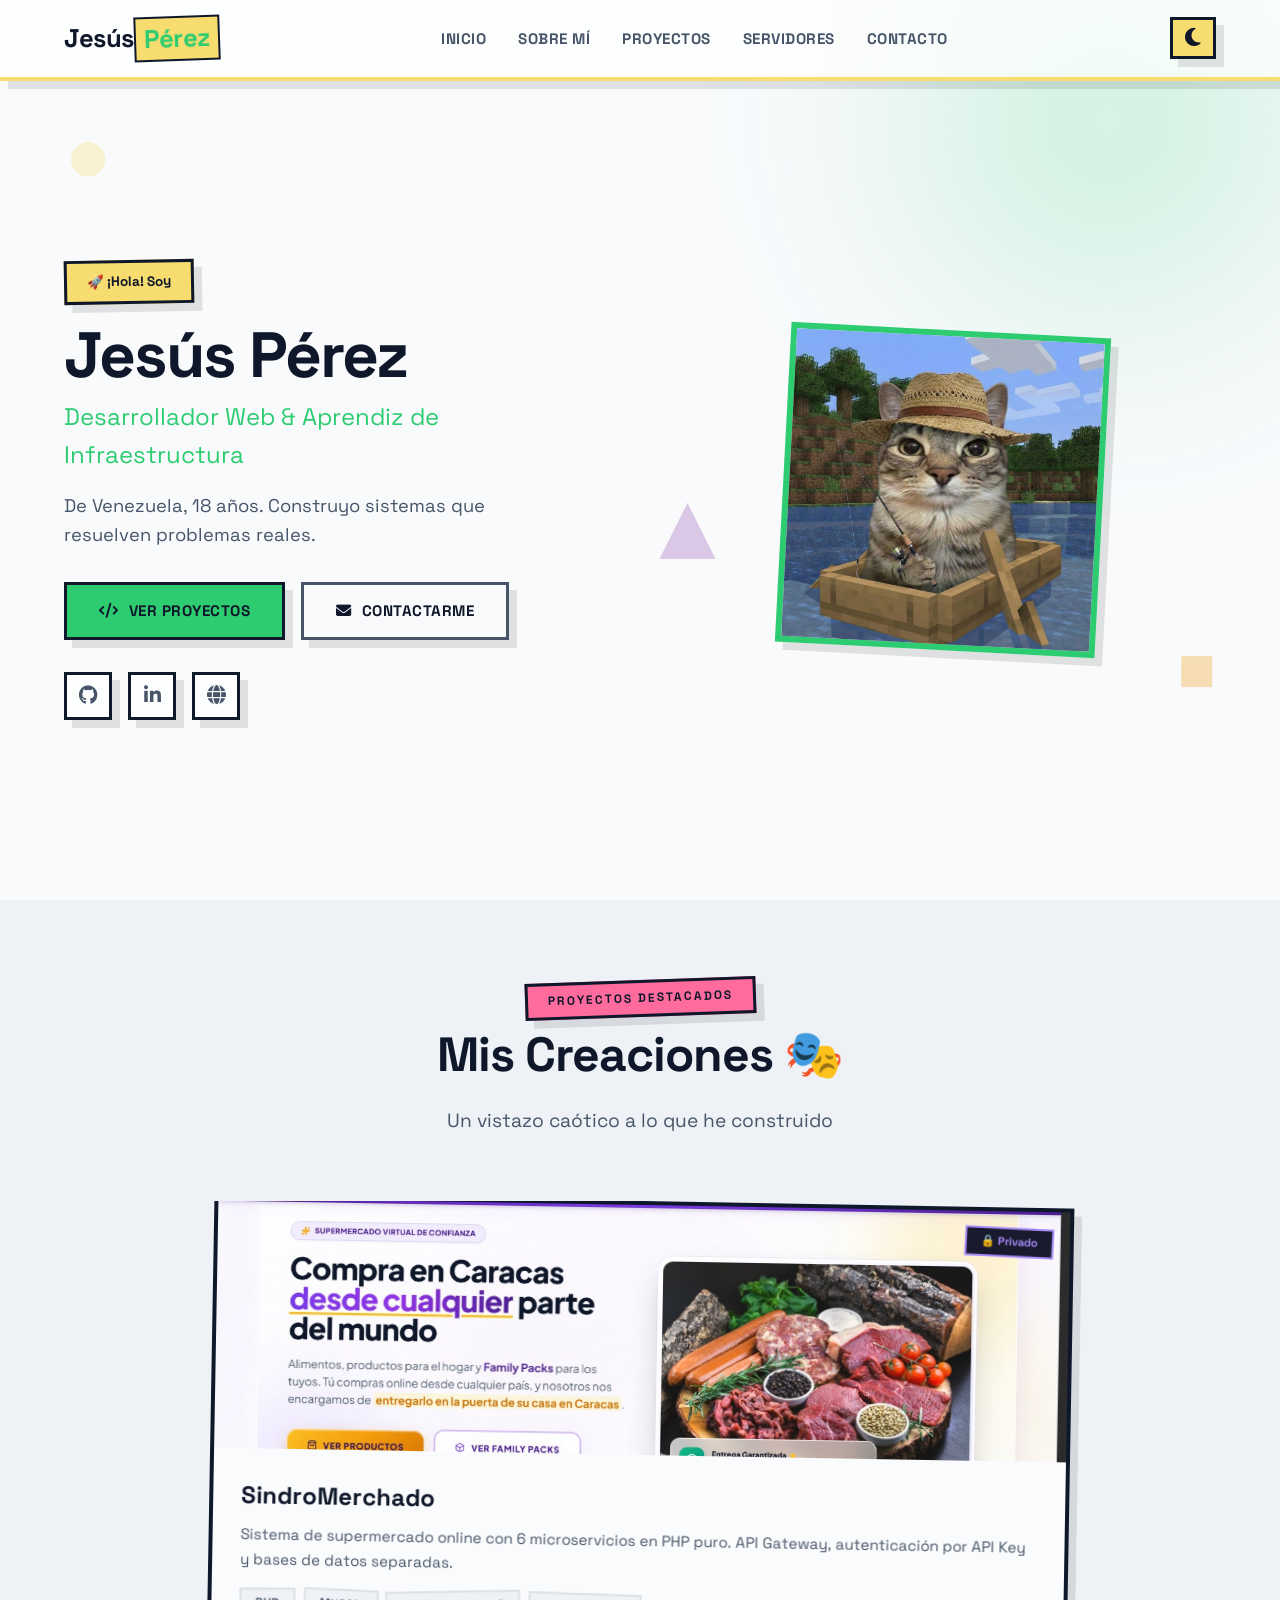
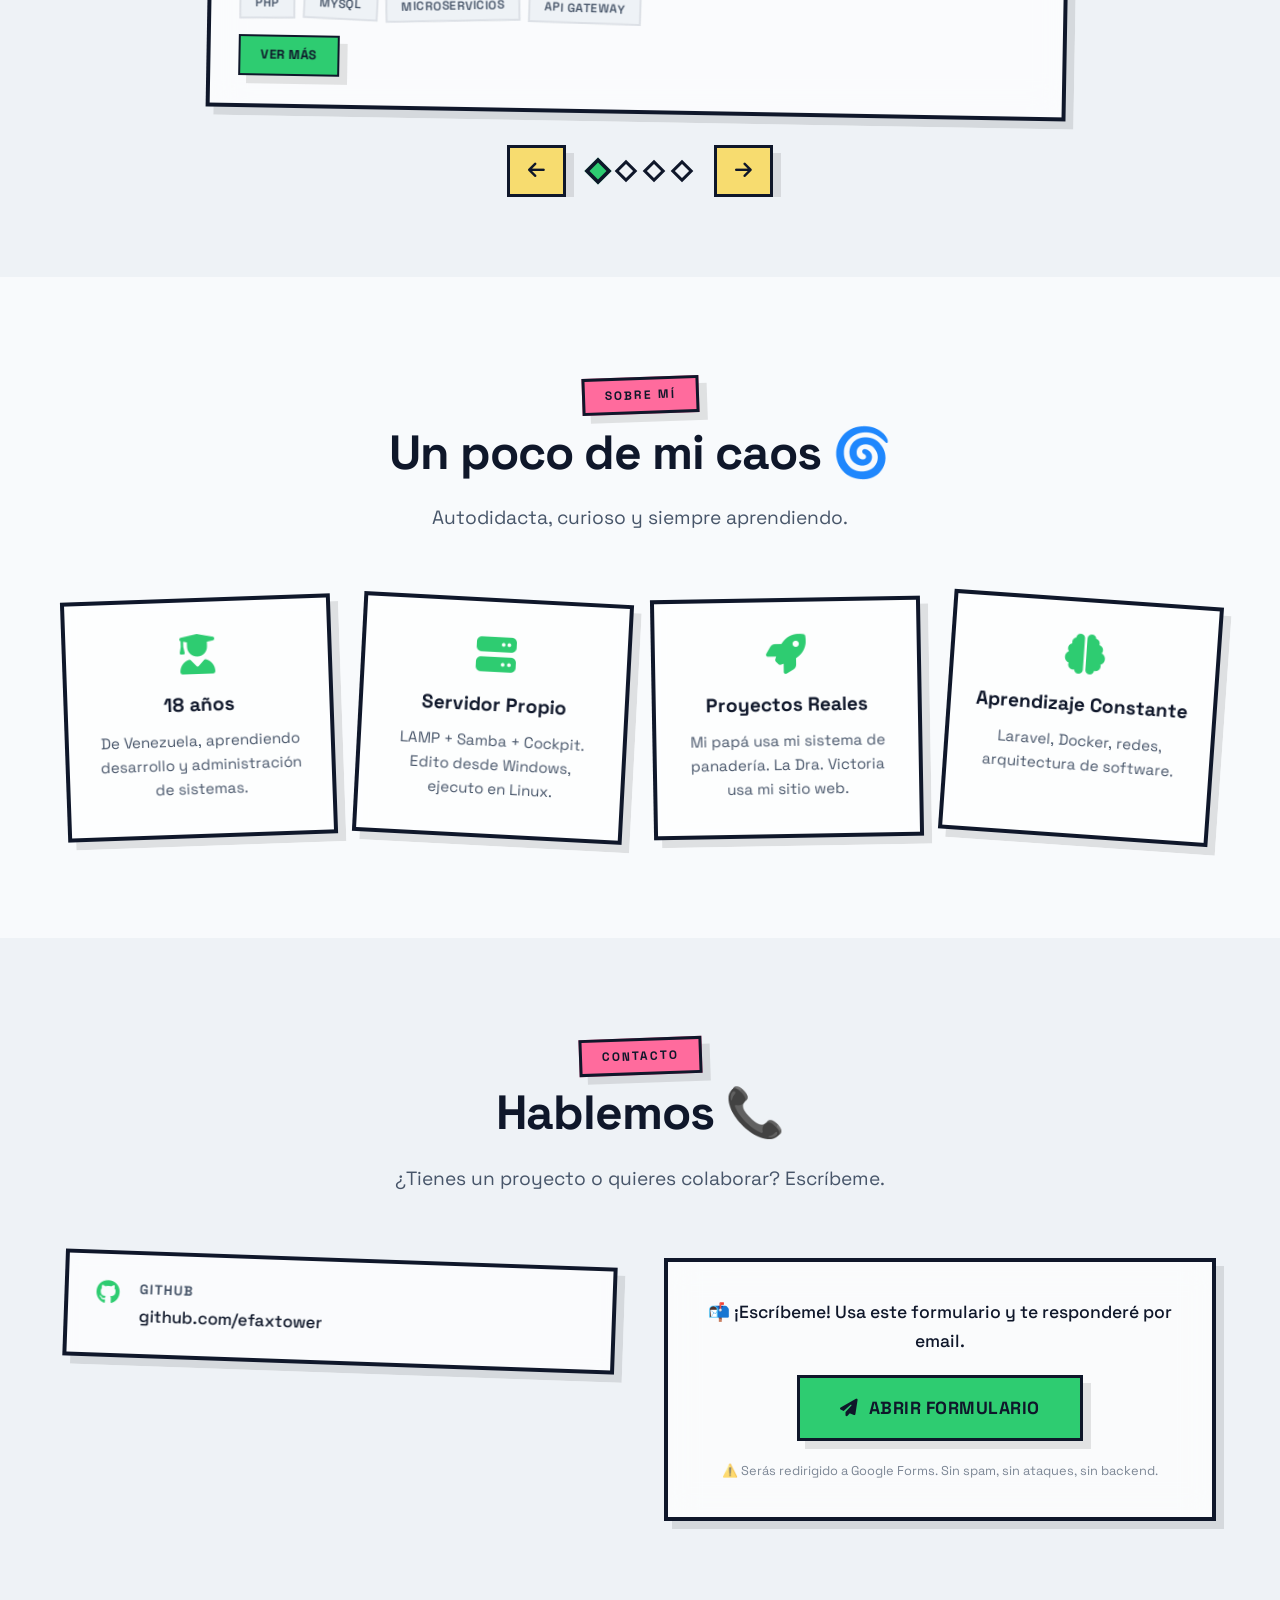
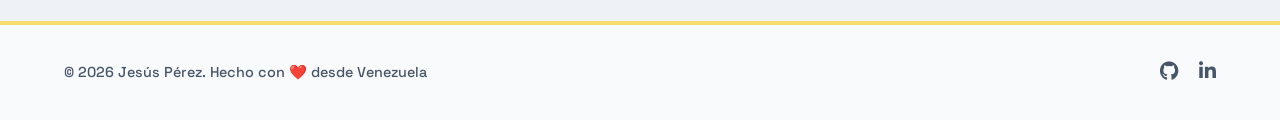
==== index.html @ 2adbc7d8 "Add files via upload" ====
<!DOCTYPE html>
<html lang="es">
<head>
    <meta charset="UTF-8" />
    <meta name="viewport" content="width=device-width, initial-scale=1.0" />
    <title>Jesús Pérez | Portafolio Dadá</title>
    <!-- Google Fonts -->
    <link rel="preconnect" href="https://fonts.googleapis.com">
    <link rel="preconnect" href="https://fonts.gstatic.com" crossorigin>
    <link href="https://fonts.googleapis.com/css2?family=Space+Grotesk:wght@300;400;500;600;700&display=swap" rel="stylesheet">
    <!-- Font Awesome 6 -->
    <link rel="stylesheet" href="https://cdnjs.cloudflare.com/ajax/libs/font-awesome/6.5.0/css/all.min.css" />
    <!-- Animate.css -->
    <link rel="stylesheet" href="https://cdnjs.cloudflare.com/ajax/libs/animate.css/4.1.1/animate.min.css" />
    <!-- Estilos Principales -->
    <link rel="stylesheet" href="css/style.css" />
</head>
<body>

    <!-- ═══════════════════ NAVBAR (Dadá) ═══════════════════ -->
    <nav class="navbar dada-nav">
        <div class="container">
            <a href="index.html" class="logo dada-logo">Jesús<span>Pérez</span></a>
            <ul class="nav-links">
                <li><a href="index.html">Inicio</a></li>
                <li><a href="#sobre-mi">Sobre Mí</a></li>
                <li><a href="proyectos.html">Proyectos</a></li>
                <li><a href="servidores.html">Servidores</a></li>
                <li><a href="#contacto">Contacto</a></li>
            </ul>
            <button id="theme-toggle" class="theme-toggle dada-btn">
                <i class="fas fa-moon"></i>
            </button>
            <div class="hamburger dada-hamburger">
                <span></span><span></span><span></span>
            </div>
        </div>
    </nav>

    <!-- ═══════════════════ HERO (Dadá) ═══════════════════ -->
    <section id="inicio" class="hero dada-hero">
        <div class="container">
            <div class="hero-content dada-grid">
                <div class="hero-text animate__animated animate__fadeInUp">
                    <span class="badge dada-badge">🚀 ¡Hola! Soy</span>
                    <h1 class="dada-title">Jesús Pérez</h1>
                    <h2 class="dada-subtitle">Desarrollador Web & Aprendiz de Infraestructura</h2>
                    <p class="dada-text">De Venezuela, 18 años. Construyo sistemas que resuelven problemas reales.</p>
                    <div class="hero-buttons">
                        <a href="proyectos.html" class="btn btn-primary dada-btn-primary">
                            <i class="fas fa-code"></i> Ver Proyectos
                        </a>
                        <a href="#contacto" class="btn btn-secondary dada-btn-secondary">
                            <i class="fas fa-envelope"></i> Contactarme
                        </a>
                    </div>
                    <div class="hero-social">
                        <a href="https://github.com/efaxtower" target="_blank" class="social-icon dada-icon"><i class="fab fa-github"></i></a>
                     
                        <a href="https://linkedin.com/in/tuusuario" target="_blank" class="social-icon dada-icon"><i class="fab fa-linkedin-in"></i></a>
                        <a href="https://dravictoriap.com" target="_blank" class="social-icon dada-icon"><i class="fas fa-globe"></i></a>
                    </div>
                </div>
                <div class="hero-image animate__animated animate__zoomIn">
                    <div class="profile-circle dada-circle">
                        <img src="images/perfil.jpg" alt="Jesús Pérez" />
                    </div>
                </div>
            </div>
        </div>
        <div class="hero-bg-blur dada-blur"></div>
        <!-- Elementos Dadá decorativos -->
        <div class="dada-deco deco-1">●</div>
        <div class="dada-deco deco-2">■</div>
        <div class="dada-deco deco-3">▲</div>
    </section>

    <!-- ═══════════════════ CARRUSEL DADÁ DE PROYECTOS ═══════════════════ -->
    <section id="carrusel" class="carrusel-dada">
        <div class="container">
            <div class="section-header dada-header">
                <span class="section-tag">Proyectos Destacados</span>
                <h2>Mis Creaciones <span class="dada-emoji">🎭</span></h2>
                <p>Un vistazo caótico a lo que he construido</p>
            </div>

            <div class="carrusel-container">
                <div class="carrusel-track" id="carruselTrack">
                    <!-- Slide 1: SindroMerchado -->
                    <div class="carrusel-slide">
                        <div class="carrusel-card dada-card">
                            <div class="carrusel-img">
                                <img src="images/sindromerchado.png" alt="SindroMerchado" />
                                <span class="badge-privado">🔒 Privado</span>
                            </div>
                            <div class="carrusel-info">
                                <h3>SindroMerchado</h3>
                                <p>Sistema de supermercado online con 6 microservicios en PHP puro. API Gateway, autenticación por API Key y bases de datos separadas.</p>
                                <div class="carrusel-tags">
                                    <span>PHP</span><span>MySQL</span><span>Microservicios</span><span>API Gateway</span>
                                </div>
                                <a href="proyectos.html#sindromerchado" class="btn btn-sm">Ver más</a>
                            </div>
                        </div>
                    </div>

                    <!-- Slide 2: Panadería -->
                    <div class="carrusel-slide">
                        <div class="carrusel-card dada-card">
                            <div class="carrusel-img">
                                <img src="images/panaderia.png" alt="Sistema Panadería" />
                                <span class="badge-produccion">✅ En Producción</span>
                            </div>
                            <div class="carrusel-info">
                                <h3>Sistema de Panadería</h3>
                                <p>CRUD que mi papá usa para calcular costos, ganancias y precios de venta. En uso real todos los días.</p>
                                <div class="carrusel-tags">
                                    <span>PHP</span><span>MySQL</span><span>CRUD</span>
                                </div>
                                <a href="proyectos.html#panaderia" class="btn btn-sm">Ver más</a>
                            </div>
                        </div>
                    </div>

                    <!-- Slide 3: Beep Jesus Pro -->
                    <div class="carrusel-slide">
                        <div class="carrusel-card dada-card">
                            <div class="carrusel-img">
                                <img src="images/beep-jesus.png" alt="Beep Jesus Pro" />
                                <span class="badge-publico">🌐 Público</span>
                            </div>
                            <div class="carrusel-info">
                                <h3>Beep Jesus Pro v3.0.1</h3>
                                <p>Script en Bash que convierte MIDI a frecuencias para el buzzer de Linux. "La Gata Bajo la Lluvia" al encender mi PC.</p>
                                <div class="carrusel-tags">
                                    <span>Bash</span><span>Linux</span><span>MIDI</span>
                                </div>
                                <a href="proyectos.html#beep" class="btn btn-sm">Ver más</a>
                            </div>
                        </div>
                    </div>

                    <!-- Slide 4: Dra. Victoria -->
                    <div class="carrusel-slide">
                        <div class="carrusel-card dada-card">
                            <div class="carrusel-img">
                                <img src="images/dra-victoria.png" alt="Dra. Victoria" />
                                <span class="badge-produccion">✅ En Producción</span>
                            </div>
                            <div class="carrusel-info">
                                <h3>Dra. Victoria</h3>
                                <p>Sitio web médico con modales, mapa de ubicación y botones de WhatsApp con mensajes predefinidos.</p>
                                <div class="carrusel-tags">
                                    <span>HTML</span><span>CSS</span><span>JavaScript</span>
                                </div>
                                <a href="proyectos.html#dravictoria" class="btn btn-sm">Ver más</a>
                            </div>
                        </div>
                    </div>
                </div>

                <!-- Controles del Carrusel (Dadá) -->
                <div class="carrusel-controls">
                    <button id="prevSlide" class="carrusel-btn dada-btn-control">
                        <i class="fas fa-arrow-left"></i>
                    </button>
                    <div class="carrusel-dots" id="carruselDots">
                        <span class="dot active" data-index="0"></span>
                        <span class="dot" data-index="1"></span>
                        <span class="dot" data-index="2"></span>
                        <span class="dot" data-index="3"></span>
                    </div>
                    <button id="nextSlide" class="carrusel-btn dada-btn-control">
                        <i class="fas fa-arrow-right"></i>
                    </button>
                </div>
            </div>
        </div>
    </section>

    <!-- ═══════════════════ SOBRE MÍ (Dadá) ═══════════════════ -->
    <section id="sobre-mi" class="sobre-mi dada-section">
        <div class="container">
            <div class="section-header dada-header">
                <span class="section-tag">Sobre Mí</span>
                <h2>Un poco de mi caos <span class="dada-emoji">🌀</span></h2>
                <p>Autodidacta, curioso y siempre aprendiendo.</p>
            </div>
            <div class="sobre-mi-grid dada-grid">
                <div class="sobre-mi-card dada-card" style="transform: rotate(-2deg);">
                    <i class="fas fa-user-graduate"></i>
                    <h3>18 años</h3>
                    <p>De Venezuela, aprendiendo desarrollo y administración de sistemas.</p>
                </div>
                <div class="sobre-mi-card dada-card" style="transform: rotate(3deg);">
                    <i class="fas fa-server"></i>
                    <h3>Servidor Propio</h3>
                    <p>LAMP + Samba + Cockpit. Edito desde Windows, ejecuto en Linux.</p>
                </div>
                <div class="sobre-mi-card dada-card" style="transform: rotate(-1deg);">
                    <i class="fas fa-rocket"></i>
                    <h3>Proyectos Reales</h3>
                    <p>Mi papá usa mi sistema de panadería. La Dra. Victoria usa mi sitio web.</p>
                </div>
                <div class="sobre-mi-card dada-card" style="transform: rotate(4deg);">
                    <i class="fas fa-brain"></i>
                    <h3>Aprendizaje Constante</h3>
                    <p>Laravel, Docker, redes, arquitectura de software.</p>
                </div>
            </div>
        </div>
    </section>

    <!-- ═══════════════════ CONTACTO ═══════════════════ -->
    <section id="contacto" class="contacto dada-section">
        <div class="container">
            <div class="section-header dada-header">
                <span class="section-tag">Contacto</span>
                <h2>Hablemos <span class="dada-emoji">📞</span></h2>
                <p>¿Tienes un proyecto o quieres colaborar? Escríbeme.</p>
            </div>
            <div class="contacto-content">
                <div class="contacto-info">
                    <div class="contacto-item dada-card" style="transform: rotate(2deg);">
                        <i class="fab fa-github"></i>
                        <div>
                            <h4>GitHub</h4>
                            <a href="https://github.com/tuusuario" target="_blank">github.com/efaxtower</a>
                        </div>
                    </div>
                </div>
                <!-- Formulario que redirige a Google Forms -->
<div class="contacto-form-wrapper">
    <p class="form-invite">📬 ¡Escríbeme! Usa este formulario y te responderé por email.</p>
    <a href="https://forms.gle/QAihPT8mAGCK59KF9" 
       target="_blank" 
       class="btn btn-primary">
        <i class="fas fa-paper-plane"></i> Abrir Formulario
    </a>
    <p class="form-note">⚠️ Serás redirigido a Google Forms. Sin spam, sin ataques, sin backend.</p>
</div>
            </div>
        </div>
    </section>

    <!-- ═══════════════════ FOOTER ═══════════════════ -->
    <footer class="footer dada-footer">
        <div class="container">
            <p>&copy; 2026 Jesús Pérez. Hecho con ❤️ desde Venezuela</p>
            <div class="footer-social">
                <a href="https://github.com/efaxtower" target="_blank"><i class="fab fa-github"></i></a>
                <a href="https://linkedin.com/in/tuusuario" target="_blank"><i class="fab fa-linkedin-in"></i></a>
            </div>
        </div>
    </footer>

    <script src="js/main.js"></script>
</body>
</html>
---- css/style.css ----
/* ════════════════════════════════════════════════   RESET Y VARIABLES (Modo Claro/Oscuro)
   ════════════════════════════════════════════════ */

* {
    margin: 0;
    padding: 0;
    box-sizing: border-box;
}

:root {
    /* Colores Base */
    --bg-primary: #f8fafc;
    --bg-secondary: #eef2f6;
    --bg-card: rgba(255, 255, 255, 0.7);
    --text-primary: #0f172a;
    --text-secondary: #475569;

    /* Colores Dadá (Caóticos) */
    --dada-green: #2ecc71;
    --dada-green-dark: #27ae60;
    --dada-pink: #ff6b9d;
    --dada-yellow: #f7dc6f;
    --dada-orange: #f39c12;
    --dada-purple: #9b59b6;

    /* Acentos */
    --accent: var(--dada-green);
    --accent-dark: var(--dada-green-dark);
    --accent-glow: rgba(46, 204, 113, 0.25);

    /* Bordes y Sombras Dadá */
    --border-glass: rgba(15, 23, 42, 0.08);
    --shadow-dada: 8px 8px 0px rgba(0, 0, 0, 0.1);
    --shadow-dada-hover: 12px 12px 0px rgba(0, 0, 0, 0.15);

    /* Tipografía */
    --font: 'Space Grotesk', sans-serif;
    --transition: 0.4s cubic-bezier(0.34, 1.56, 0.64, 1);
}

[data-theme="dark"] {
    --bg-primary: #0f172a;
    --bg-secondary: #1e293b;
    --bg-card: rgba(30, 41, 59, 0.7);
    --text-primary: #f1f5f9;
    --text-secondary: #94a3b8;
    --border-glass: rgba(241, 245, 249, 0.08);
    --shadow-dada: 8px 8px 0px rgba(0, 0, 0, 0.3);
    --shadow-dada-hover: 12px 12px 0px rgba(0, 0, 0, 0.4);
}

/* ════════════════════════════════════════════════
   ESTILOS GLOBALES DADÁ
   ════════════════════════════════════════════════ */

html {
    scroll-behavior: smooth;
}

body {
    font-family: var(--font);
    background: var(--bg-primary);
    color: var(--text-primary);
    line-height: 1.6;
    transition: background var(--transition), color var(--transition);
}

.container {
    max-width: 1200px;
    margin: 0 auto;
    padding: 0 24px;
}

a {
    text-decoration: none;
    color: inherit;
}

img {
    max-width: 100%;
    display: block;
}

/* ════════════════════════════════════════════════
   SCROLLBAR DADÁ
   ════════════════════════════════════════════════ */

::-webkit-scrollbar {
    width: 10px;
}
::-webkit-scrollbar-track {
    background: var(--bg-primary);
    border-left: 3px solid var(--dada-yellow);
}
::-webkit-scrollbar-thumb {
    background: var(--accent);
    border-radius: 0px;
    border: 2px solid var(--dada-pink);
}
::-webkit-scrollbar-thumb:hover {
    background: var(--dada-pink);
    border-color: var(--accent);
}

/* ════════════════════════════════════════════════
   BADGES DADÁ
   ════════════════════════════════════════════════ */

.badge {
    display: inline-block;
    padding: 8px 20px;
    background: var(--dada-yellow);
    color: #0f172a;
    font-size: 0.85rem;
    font-weight: 700;
    border: 3px solid #0f172a;
    box-shadow: var(--shadow-dada);
    transform: rotate(-1deg);
}

.badge-privado {
    background: #1a1a2e;
    color: #a78bfa;
    padding: 4px 14px;
    font-size: 0.7rem;
    font-weight: 700;
    border: 2px solid #a78bfa;
    transform: rotate(2deg);
}

.badge-produccion {
    background: #064e3b;
    color: #34d399;
    padding: 4px 14px;
    font-size: 0.7rem;
    font-weight: 700;
    border: 2px solid #34d399;
    transform: rotate(-2deg);
}

.badge-publico {
    background: #1e3a5f;
    color: #60a5fa;
    padding: 4px 14px;
    font-size: 0.7rem;
    font-weight: 700;
    border: 2px solid #60a5fa;
    transform: rotate(1deg);
}

/* ════════════════════════════════════════════════
   BOTONES DADÁ
   ════════════════════════════════════════════════ */

.btn {
    display: inline-flex;
    align-items: center;
    gap: 10px;
    padding: 14px 32px;
    font-weight: 700;
    font-size: 0.95rem;
    text-transform: uppercase;
    letter-spacing: 0.5px;
    transition: var(--transition);
    cursor: pointer;
    border: 3px solid #0f172a;
    box-shadow: var(--shadow-dada);
}

.btn-primary {
    background: var(--accent);
    color: #0f172a;
}

.btn-primary:hover {
    background: var(--accent-dark);
    transform: translate(-4px, -4px);
    box-shadow: var(--shadow-dada-hover);
}

.btn-secondary {
    background: transparent;
    color: var(--text-primary);
    border-color: var(--text-secondary);
}

.btn-secondary:hover {
    background: var(--dada-pink);
    color: #0f172a;
    transform: translate(-4px, -4px);
    box-shadow: var(--shadow-dada-hover);
}

.btn-sm {
    padding: 8px 20px;
    font-size: 0.8rem;
    background: var(--accent);
    color: #0f172a;
    border: 2px solid #0f172a;
    box-shadow: var(--shadow-dada);
}

.btn-sm:hover {
    transform: translate(-3px, -3px);
    box-shadow: var(--shadow-dada-hover);
}

/* ════════════════════════════════════════════════
   SECTION HEADER DADÁ
   ════════════════════════════════════════════════ */

.section-header {
    text-align: center;
    margin-bottom: 64px;
}

.section-header .section-tag {
    display: inline-block;
    padding: 6px 20px;
    background: var(--dada-pink);
    color: #0f172a;
    font-size: 0.75rem;
    font-weight: 700;
    text-transform: uppercase;
    letter-spacing: 2px;
    border: 3px solid #0f172a;
    box-shadow: var(--shadow-dada);
    transform: rotate(-2deg);
}

.section-header h2 {
    font-size: 3rem;
    font-weight: 700;
    letter-spacing: -1px;
    margin-bottom: 12px;
}

.section-header p {
    color: var(--text-secondary);
    font-size: 1.2rem;
    max-width: 600px;
    margin: 0 auto;
}

.dada-emoji {
    display: inline-block;
    animation: float 3s ease-in-out infinite;
}

@keyframes float {
    0%, 100% { transform: translateY(0px) rotate(0deg); }
    50% { transform: translateY(-10px) rotate(5deg); }
}

/* ════════════════════════════════════════════════
   NAVBAR DADÁ
   ════════════════════════════════════════════════ */

.navbar {
    position: fixed;
    top: 0;
    left: 0;
    right: 0;
    z-index: 1000;
    padding: 16px 0;
    background: var(--bg-card);
    backdrop-filter: blur(16px);
    border-bottom: 4px solid var(--dada-yellow);
    box-shadow: var(--shadow-dada);
    transition: var(--transition);
}

.navbar .container {
    display: flex;
    justify-content: space-between;
    align-items: center;
}

.logo {
    font-size: 1.6rem;
    font-weight: 700;
    letter-spacing: -0.5px;
}

.logo span {
    color: var(--accent);
    background: var(--dada-yellow);
    padding: 0 8px;
    border: 2px solid #0f172a;
    transform: rotate(-2deg);
    display: inline-block;
}

.nav-links {
    display: flex;
    list-style: none;
    gap: 32px;
}

.nav-links a {
    color: var(--text-secondary);
    font-weight: 700;
    transition: var(--transition);
    font-size: 0.95rem;
    text-transform: uppercase;
    letter-spacing: 0.5px;
    padding: 4px 0;
    border-bottom: 4px solid transparent;
}

.nav-links a:hover {
    color: var(--text-primary);
    border-bottom-color: var(--dada-pink);
    transform: rotate(-1deg);
}

.hamburger {
    display: none;
    flex-direction: column;
    gap: 5px;
    cursor: pointer;
}

.hamburger span {
    display: block;
    width: 28px;
    height: 4px;
    background: var(--text-primary);
    transition: var(--transition);
    border: 1px solid var(--dada-yellow);
}

/* ════════════════════════════════════════════════
   THEME TOGGLE DADÁ
   ════════════════════════════════════════════════ */

.theme-toggle {
    background: var(--dada-yellow);
    border: 3px solid #0f172a;
    color: #0f172a;
    font-size: 1.3rem;
    cursor: pointer;
    transition: var(--transition);
    padding: 6px 12px;
    box-shadow: var(--shadow-dada);
}

.theme-toggle:hover {
    transform: rotate(15deg) scale(1.1);
    box-shadow: var(--shadow-dada-hover);
}

/* ════════════════════════════════════════════════
   HERO DADÁ
   ════════════════════════════════════════════════ */

.hero {
    min-height: 100vh;
    display: flex;
    align-items: center;
    position: relative;
    padding-top: 80px;
    overflow: hidden;
}

.hero-bg-blur {
    position: absolute;
    top: -20%;
    right: -10%;
    width: 600px;
    height: 600px;
    background: radial-gradient(circle, var(--accent-glow), transparent 70%);
    filter: blur(80px);
    pointer-events: none;
    z-index: 0;
}

.hero-content {
    display: grid;
    grid-template-columns: 1fr 1fr;
    gap: 60px;
    align-items: center;
    position: relative;
    z-index: 1;
}

.hero-text .badge {
    margin-bottom: 16px;
}

.hero-text h1 {
    font-size: 4rem;
    font-weight: 800;
    letter-spacing: -2px;
    line-height: 1.1;
    margin-bottom: 8px;
}

.hero-text h2 {
    font-size: 1.5rem;
    font-weight: 400;
    color: var(--accent);
    margin-bottom: 16px;
}

.hero-text p {
    color: var(--text-secondary);
    font-size: 1.15rem;
    max-width: 500px;
    margin-bottom: 32px;
}

.hero-buttons {
    display: flex;
    gap: 16px;
    flex-wrap: wrap;
    margin-bottom: 32px;
}

.hero-social {
    display: flex;
    gap: 16px;
}

.hero-social .social-icon {
    display: flex;
    align-items: center;
    justify-content: center;
    width: 48px;
    height: 48px;
    border: 3px solid #0f172a;
    color: var(--text-secondary);
    transition: var(--transition);
    font-size: 1.2rem;
    background: var(--bg-card);
    backdrop-filter: blur(8px);
    box-shadow: var(--shadow-dada);
}

.hero-social .social-icon:hover {
    color: var(--text-primary);
    border-color: var(--dada-pink);
    transform: translate(-4px, -4px) scale(1.1);
    background: var(--dada-yellow);
    box-shadow: var(--shadow-dada-hover);
}

.hero-image {
    display: flex;
    justify-content: center;
}

.profile-circle {
    width: 320px;
    height: 320px;
    overflow: hidden;
    border: 6px solid var(--accent);
    box-shadow: var(--shadow-dada);
    background: var(--bg-secondary);
    transform: rotate(3deg);
}

.profile-circle img {
    width: 100%;
    height: 100%;
    object-fit: cover;
    transform: rotate(-3deg) scale(1.05);
}

/* Elementos decorativos Dadá */
.dada-deco {
    position: absolute;
    font-size: 3rem;
    color: var(--dada-pink);
    opacity: 0.3;
    pointer-events: none;
    z-index: 0;
    animation: float 5s ease-in-out infinite;
}

.deco-1 {
    top: 10%;
    left: 5%;
    font-size: 5rem;
    color: var(--dada-yellow);
    animation-delay: 0s;
}
.deco-2 {
    bottom: 20%;
    right: 5%;
    font-size: 4rem;
    color: var(--dada-orange);
    animation-delay: 1s;
}
.deco-3 {
    top: 50%;
    left: 50%;
    font-size: 6rem;
    color: var(--dada-purple);
    animation-delay: 2s;
}

/* ════════════════════════════════════════════════
   CARRUSEL DADÁ
   ════════════════════════════════════════════════ */

.carrusel-dada {
    padding: 80px 0;
    background: var(--bg-secondary);
}

.carrusel-container {
    position: relative;
    overflow: hidden;
    max-width: 900px;
    margin: 0 auto;
}

.carrusel-track {
    display: flex;
    transition: transform 0.6s cubic-bezier(0.34, 1.56, 0.64, 1);
}

.carrusel-slide {
    min-width: 100%;
    padding: 0 20px;
}

.carrusel-card {
    background: var(--bg-card);
    backdrop-filter: blur(20px);
    border: 4px solid #0f172a;
    border-radius: 0px;
    overflow: hidden;
    box-shadow: var(--shadow-dada);
    transform: rotate(1deg);
    transition: var(--transition);
}

.carrusel-card:hover {
    transform: rotate(0deg) translateY(-8px);
    box-shadow: var(--shadow-dada-hover);
}

.carrusel-img {
    position: relative;
    height: 250px;
    background: var(--bg-secondary);
    overflow: hidden;
}

.carrusel-img img {
    width: 100%;
    height: 100%;
    object-fit: cover;
}

.carrusel-img .badge-privado,
.carrusel-img .badge-produccion,
.carrusel-img .badge-publico {
    position: absolute;
    top: 16px;
    right: 16px;
}

.carrusel-info {
    padding: 28px;
}

.carrusel-info h3 {
    font-size: 1.5rem;
    font-weight: 700;
    margin-bottom: 8px;
}

.carrusel-info p {
    color: var(--text-secondary);
    font-size: 0.95rem;
    margin-bottom: 16px;
}

.carrusel-tags {
    display: flex;
    flex-wrap: wrap;
    gap: 8px;
    margin-bottom: 16px;
}

.carrusel-tags span {
    padding: 4px 14px;
    background: var(--bg-secondary);
    font-size: 0.75rem;
    font-weight: 600;
    color: var(--text-secondary);
    border: 2px solid var(--border-glass);
    text-transform: uppercase;
    letter-spacing: 0.5px;
    transform: rotate(var(--rot, 0deg));
}

.carrusel-tags span:nth-child(1) { --rot: -1deg; }
.carrusel-tags span:nth-child(2) { --rot: 2deg; }
.carrusel-tags span:nth-child(3) { --rot: -2deg; }
.carrusel-tags span:nth-child(4) { --rot: 1deg; }

/* Controles del Carrusel */
.carrusel-controls {
    display: flex;
    justify-content: center;
    align-items: center;
    gap: 24px;
    margin-top: 32px;
}

.carrusel-btn {
    padding: 12px 18px;
    background: var(--dada-yellow);
    border: 3px solid #0f172a;
    color: #0f172a;
    font-size: 1.2rem;
    cursor: pointer;
    box-shadow: var(--shadow-dada);
    transition: var(--transition);
}

.carrusel-btn:hover {
    transform: translate(-3px, -3px);
    box-shadow: var(--shadow-dada-hover);
    background: var(--dada-pink);
}

.carrusel-dots {
    display: flex;
    gap: 12px;
}

.dot {
    width: 16px;
    height: 16px;
    background: var(--bg-secondary);
    border: 3px solid #0f172a;
    cursor: pointer;
    transition: var(--transition);
    transform: rotate(45deg);
}

.dot.active {
    background: var(--accent);
    transform: rotate(45deg) scale(1.2);
}

/* ════════════════════════════════════════════════
   SOBRE MÍ DADÁ
   ════════════════════════════════════════════════ */

.sobre-mi {
    padding: 100px 0;
    background: var(--bg-primary);
}

.sobre-mi-grid {
    display: grid;
    grid-template-columns: repeat(4, 1fr);
    gap: 24px;
}

.sobre-mi-card {
    padding: 32px 24px;
    background: var(--bg-card);
    backdrop-filter: blur(8px);
    border: 4px solid #0f172a;
    text-align: center;
    transition: var(--transition);
    box-shadow: var(--shadow-dada);
}

.sobre-mi-card:hover {
    transform: translateY(-8px) rotate(0deg) !important;
    box-shadow: var(--shadow-dada-hover);
    border-color: var(--dada-pink);
}

.sobre-mi-card i {
    font-size: 2.5rem;
    color: var(--accent);
    margin-bottom: 16px;
    display: inline-block;
    animation: float 3s ease-in-out infinite;
}

.sobre-mi-card h3 {
    font-size: 1.2rem;
    font-weight: 700;
    margin-bottom: 8px;
}

.sobre-mi-card p {
    color: var(--text-secondary);
    font-size: 0.95rem;
}

/* ════════════════════════════════════════════════
   PÁGINA DE PROYECTOS (Galería Dadá)
   ════════════════════════════════════════════════ */

.page-header {
    padding: 120px 0 60px;
    background: var(--bg-secondary);
    border-bottom: 4px solid var(--dada-yellow);
}

.page-header h1 {
    font-size: 3.5rem;
    font-weight: 700;
}

.proyectos-grid-dada {
    display: grid;
    grid-template-columns: repeat(2, 1fr);
    gap: 40px;
    padding: 60px 0;
}

.proyecto-card-dada {
    background: var(--bg-card);
    backdrop-filter: blur(16px);
    border: 4px solid #0f172a;
    overflow: hidden;
    box-shadow: var(--shadow-dada);
    transition: var(--transition);
}

.proyecto-card-dada:hover {
    transform: rotate(0deg) translateY(-8px) !important;
    box-shadow: var(--shadow-dada-hover);
    border-color: var(--dada-pink);
}

.proyecto-card-dada .proyecto-img {
    position: relative;
    height: 220px;
    background: var(--bg-secondary);
    overflow: hidden;
}

.proyecto-card-dada .proyecto-img img {
    width: 100%;
    height: 100%;
    object-fit: cover;
    transition: transform var(--transition);
}

.proyecto-card-dada:hover .proyecto-img img {
    transform: scale(1.05);
}

.proyecto-card-dada .proyecto-img .badge-privado,
.proyecto-card-dada .proyecto-img .badge-produccion,
.proyecto-card-dada .proyecto-img .badge-publico {
    position: absolute;
    top: 16px;
    right: 16px;
}

.proyecto-card-dada .proyecto-info {
    padding: 28px;
}

.proyecto-card-dada .proyecto-info h3 {
    font-size: 1.4rem;
    font-weight: 700;
    margin-bottom: 8px;
}

.proyecto-card-dada .proyecto-info p {
    color: var(--text-secondary);
    font-size: 0.95rem;
    margin-bottom: 16px;
}

.proyecto-card-dada .proyecto-tags {
    display: flex;
    flex-wrap: wrap;
    gap: 8px;
    margin-bottom: 16px;
}

.proyecto-card-dada .proyecto-tags span {
    padding: 4px 14px;
    background: var(--bg-secondary);
    font-size: 0.75rem;
    font-weight: 600;
    color: var(--text-secondary);
    border: 2px solid var(--border-glass);
    text-transform: uppercase;
    letter-spacing: 0.5px;
}

.proyecto-card-dada .proyecto-links {
    display: flex;
    gap: 16px;
    flex-wrap: wrap;
}

.proyecto-card-dada .proyecto-links a,
.proyecto-card-dada .proyecto-links .link-disabled {
    display: inline-flex;
    align-items: center;
    gap: 6px;
    font-size: 0.9rem;
    font-weight: 600;
    color: var(--accent);
    transition: var(--transition);
    text-transform: uppercase;
    letter-spacing: 0.5px;
}

.proyecto-card-dada .proyecto-links a:hover {
    color: var(--accent-dark);
    gap: 12px;
}

.proyecto-card-dada .proyecto-links .link-disabled {
    color: var(--text-secondary);
    opacity: 0.4;
    cursor: default;
}

.proyecto-detalle {
    color: var(--dada-pink) !important;
}

.proyecto-detalle:hover {
    color: var(--dada-purple) !important;
}

/* ════════════════════════════════════════════════
   PÁGINA DE SERVIDORES
   ════════════════════════════════════════════════ */

.servidores-content {
    padding: 60px 0;
}

.servidor-card-dada {
    display: flex;
    gap: 32px;
    align-items: center;
    padding: 40px;
    background: var(--bg-card);
    backdrop-filter: blur(16px);
    border: 4px solid #0f172a;
    box-shadow: var(--shadow-dada);
    margin-bottom: 40px;
}

.servidor-card-dada .servidor-icon {
    font-size: 4rem;
    color: var(--accent);
    flex-shrink: 0;
}

.servidor-card-dada .servidor-info h2 {
    font-size: 2rem;
    margin-bottom: 12px;
}

.servidor-card-dada .servidor-info p {
    color: var(--text-secondary);
    margin-bottom: 4px;
}

.servidor-grid-dada {
    display: grid;
    grid-template-columns: repeat(2, 1fr);
    gap: 24px;
    margin-bottom: 40px;
}

.servidor-componente {
    padding: 28px;
    background: var(--bg-card);
    backdrop-filter: blur(8px);
    border: 4px solid #0f172a;
    box-shadow: var(--shadow-dada);
    transition: var(--transition);
}

.servidor-componente:hover {
    transform: rotate(0deg) translateY(-6px) !important;
    box-shadow: var(--shadow-dada-hover);
    border-color: var(--dada-pink);
}

.servidor-componente i {
    font-size: 2.5rem;
    color: var(--accent);
    margin-bottom: 12px;
    display: block;
}

.servidor-componente h3 {
    font-size: 1.2rem;
    margin-bottom: 8px;
}

.servidor-componente p {
    color: var(--text-secondary);
    font-size: 0.95rem;
}

.servidor-componente small {
    color: var(--text-secondary);
    font-size: 0.7rem;
    font-weight: 400;
}

.servidor-flujo {
    padding: 32px;
    background: var(--bg-card);
    backdrop-filter: blur(16px);
    border: 4px solid #0f172a;
    box-shadow: var(--shadow-dada);
    margin-bottom: 40px;
}

.servidor-flujo h3 {
    font-size: 1.5rem;
    margin-bottom: 24px;
}

.flujo-items {
    display: flex;
    flex-wrap: wrap;
    align-items: center;
    justify-content: center;
    gap: 16px;
}

.flujo-item {
    display: flex;
    align-items: center;
    gap: 12px;
    padding: 12px 20px;
    background: var(--bg-secondary);
    border: 2px solid var(--border-glass);
    font-weight: 600;
}

.flujo-item i {
    font-size: 1.5rem;
    color: var(--accent);
}

.servidor-aprendizaje {
    display: grid;
    grid-template-columns: repeat(2, 1fr);
    gap: 24px;
}

.aprendizaje-card {
    padding: 32px;
    background: var(--bg-card);
    backdrop-filter: blur(8px);
    border: 4px solid #0f172a;
    box-shadow: var(--shadow-dada);
}

.aprendizaje-card h3 {
    font-size: 1.2rem;
    margin-bottom: 16px;
}

.aprendizaje-card ul {
    list-style: none;
}

.aprendizaje-card ul li {
    padding: 6px 0;
    color: var(--text-secondary);
    font-size: 0.95rem;
}

/* ════════════════════════════════════════════════
   CONTACTO DADÁ
   ════════════════════════════════════════════════ */

.contacto {
    padding: 100px 0;
    background: var(--bg-secondary);
}

.contacto-content {
    display: grid;
    grid-template-columns: 1fr 1fr;
    gap: 48px;
}

.contacto-info {
    display: flex;
    flex-direction: column;
    gap: 24px;
}

.contacto-item {
    display: flex;
    align-items: flex-start;
    gap: 20px;
    padding: 24px 28px;
    background: var(--bg-card);
    backdrop-filter: blur(8px);
    border: 4px solid #0f172a;
    box-shadow: var(--shadow-dada);
    transition: var(--transition);
}

.contacto-item:hover {
    transform: rotate(0deg) translateX(6px) !important;
    box-shadow: var(--shadow-dada-hover);
    border-color: var(--dada-pink);
}

.contacto-item i {
    font-size: 1.5rem;
    color: var(--accent);
    margin-top: 2px;
}

.contacto-item h4 {
    font-size: 0.85rem;
    color: var(--text-secondary);
    text-transform: uppercase;
    letter-spacing: 1px;
    margin-bottom: 2px;
}

.contacto-item p,
.contacto-item a {
    font-size: 1.05rem;
    color: var(--text-primary);
    font-weight: 500;
}

.contacto-item a:hover {
    color: var(--accent);
}

.contacto-form {
    display: flex;
    flex-direction: column;
    gap: 16px;
    padding: 36px;
    background: var(--bg-card);
    backdrop-filter: blur(16px);
    border: 4px solid #0f172a;
    box-shadow: var(--shadow-dada);
}

.contacto-form input,
.contacto-form textarea {
    padding: 16px 20px;
    border: 3px solid #0f172a;
    background: var(--bg-primary);
    color: var(--text-primary);
    font-family: var(--font);
    font-size: 1rem;
    transition: var(--transition);
    box-shadow: var(--shadow-dada);
}

.contacto-form input:focus,
.contacto-form textarea:focus {
    outline: none;
    border-color: var(--accent);
    box-shadow: var(--shadow-dada-hover);
}

.contacto-form input::placeholder,
.contacto-form textarea::placeholder {
    color: var(--text-secondary);
}

.contacto-form button {
    align-self: flex-start;
}

/* ════════════════════════════════════════════════
   FOOTER DADÁ
   ════════════════════════════════════════════════ */

.footer {
    padding: 32px 0;
    border-top: 4px solid var(--dada-yellow);
    background: var(--bg-primary);
}

.footer .container {
    display: flex;
    justify-content: space-between;
    align-items: center;
}

.footer p {
    color: var(--text-secondary);
    font-size: 0.9rem;
    font-weight: 500;
}

.footer-social {
    display: flex;
    gap: 20px;
}

.footer-social a {
    color: var(--text-secondary);
    transition: var(--transition);
    font-size: 1.2rem;
}

.footer-social a:hover {
    color: var(--accent);
    transform: scale(1.2) rotate(-8deg);
}

/* ════════════════════════════════════════════════
   RESPONSIVE DADÁ
   ════════════════════════════════════════════════ */

@media (max-width: 992px) {
    .hero-content {
        grid-template-columns: 1fr;
        text-align: center;
    }

    .hero-text p {
        margin: 0 auto 32px;
    }

    .hero-buttons {
        justify-content: center;
    }

    .hero-social {
        justify-content: center;
    }

    .profile-circle {
        width: 240px;
        height: 240px;
    }

    .sobre-mi-grid {
        grid-template-columns: repeat(2, 1fr);
    }

    .proyectos-grid-dada {
        grid-template-columns: 1fr;
        max-width: 600px;
        margin: 0 auto;
    }

    .contacto-content {
        grid-template-columns: 1fr;
        max-width: 600px;
        margin: 0 auto;
    }

    .servidor-grid-dada {
        grid-template-columns: 1fr;
        max-width: 600px;
        margin: 0 auto 40px;
    }

    .servidor-aprendizaje {
        grid-template-columns: 1fr;
        max-width: 600px;
        margin: 0 auto;
    }

    .servidor-card-dada {
        flex-direction: column;
        text-align: center;
        max-width: 600px;
        margin: 0 auto 40px;
    }

    .carrusel-slide {
        padding: 0 10px;
    }
}

@media (max-width: 600px) {
    .nav-links {
        display: none;
        flex-direction: column;
        position: absolute;
        top: 100%;
        left: 0;
        right: 0;
        background: var(--bg-card);
        backdrop-filter: blur(20px);
        padding: 24px;
        gap: 16px;
        border-bottom: 4px solid var(--dada-yellow);
        box-shadow: var(--shadow-dada);
    }

    .nav-links.active {
        display: flex;
    }

    .hamburger {
        display: flex;
    }

    .hero-text h1 {
        font-size: 2.8rem;
    }

    .hero-text h2 {
        font-size: 1.1rem;
    }

    .profile-circle {
        width: 180px;
        height: 180px;
    }

    .sobre-mi-grid {
        grid-template-columns: 1fr;
    }

    .section-header h2 {
        font-size: 2.2rem;
    }

    .carrusel-img {
        height: 180px;
    }

    .carrusel-card {
        transform: rotate(0deg) !important;
    }

    .proyecto-card-dada .proyecto-img {
        height: 180px;
    }

    .contacto-form button {
        width: 100%;
        justify-content: center;
    }

    .footer .container {
        flex-direction: column;
        gap: 12px;
        text-align: center;
    }

    .flujo-items {
        flex-direction: column;
    }

    .flujo-item .fa-arrow-right {
        transform: rotate(90deg);
    }

    .dada-deco {
        display: none;
    }

    .carrusel-controls {
        gap: 16px;
    }

    .dot {
        width: 12px;
        height: 12px;
    }
} 
/* Formulario con Google Forms */
.contacto-form-wrapper {
    display: flex;
    flex-direction: column;
    align-items: center;
    gap: 20px;
    padding: 36px;
    background: var(--bg-card);
    backdrop-filter: blur(16px);
    border: 4px solid #0f172a;
    box-shadow: var(--shadow-dada);
    text-align: center;
}

.form-invite {
    font-size: 1.1rem;
    font-weight: 500;
    color: var(--text-primary);
}

.form-note {
    font-size: 0.8rem;
    color: var(--text-secondary);
    opacity: 0.7;
}

/* Botón de Google Forms */
.contacto-form-wrapper .btn {
    font-size: 1.1rem;
    padding: 16px 40px;
    background: var(--accent);
    color: #0f172a;
    border: 3px solid #0f172a;
    box-shadow: var(--shadow-dada);
}

.contacto-form-wrapper .btn:hover {
    transform: translate(-4px, -4px);
    box-shadow: var(--shadow-dada-hover);
    background: var(--accent-dark);
}
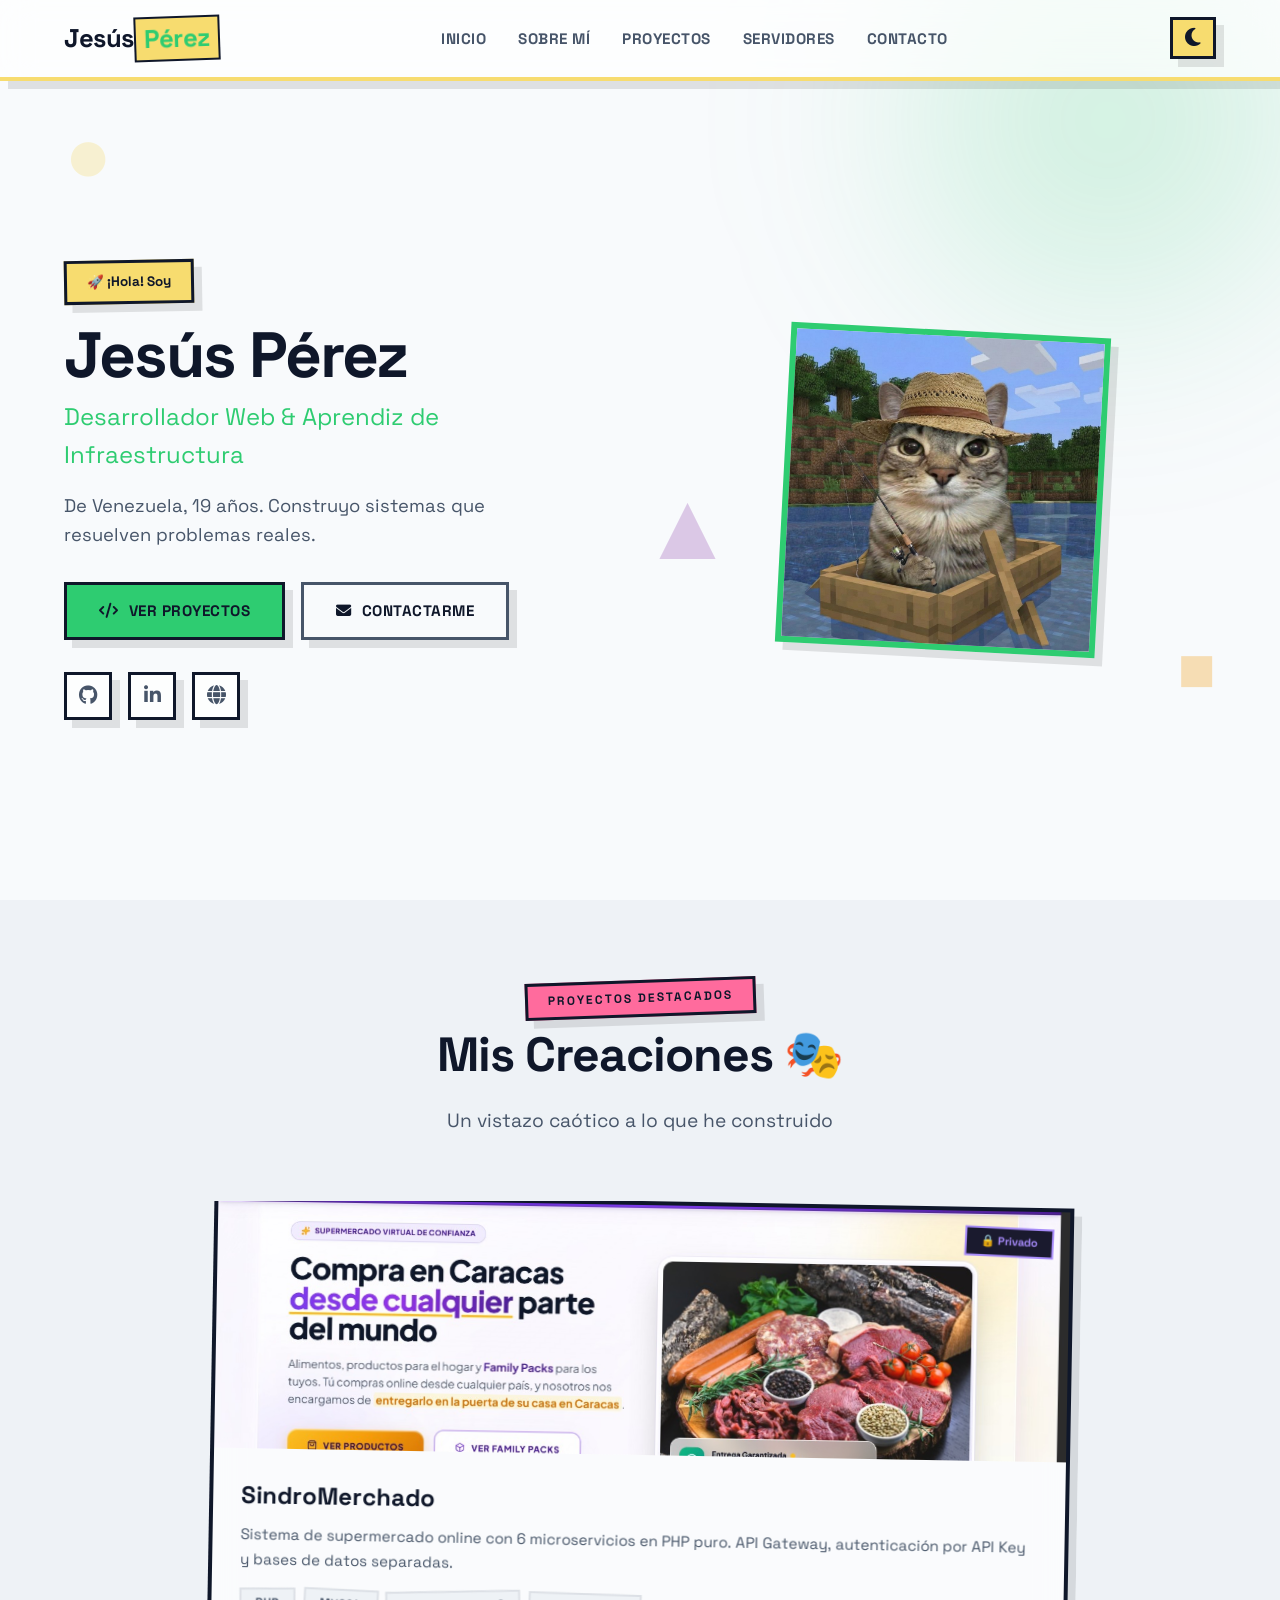
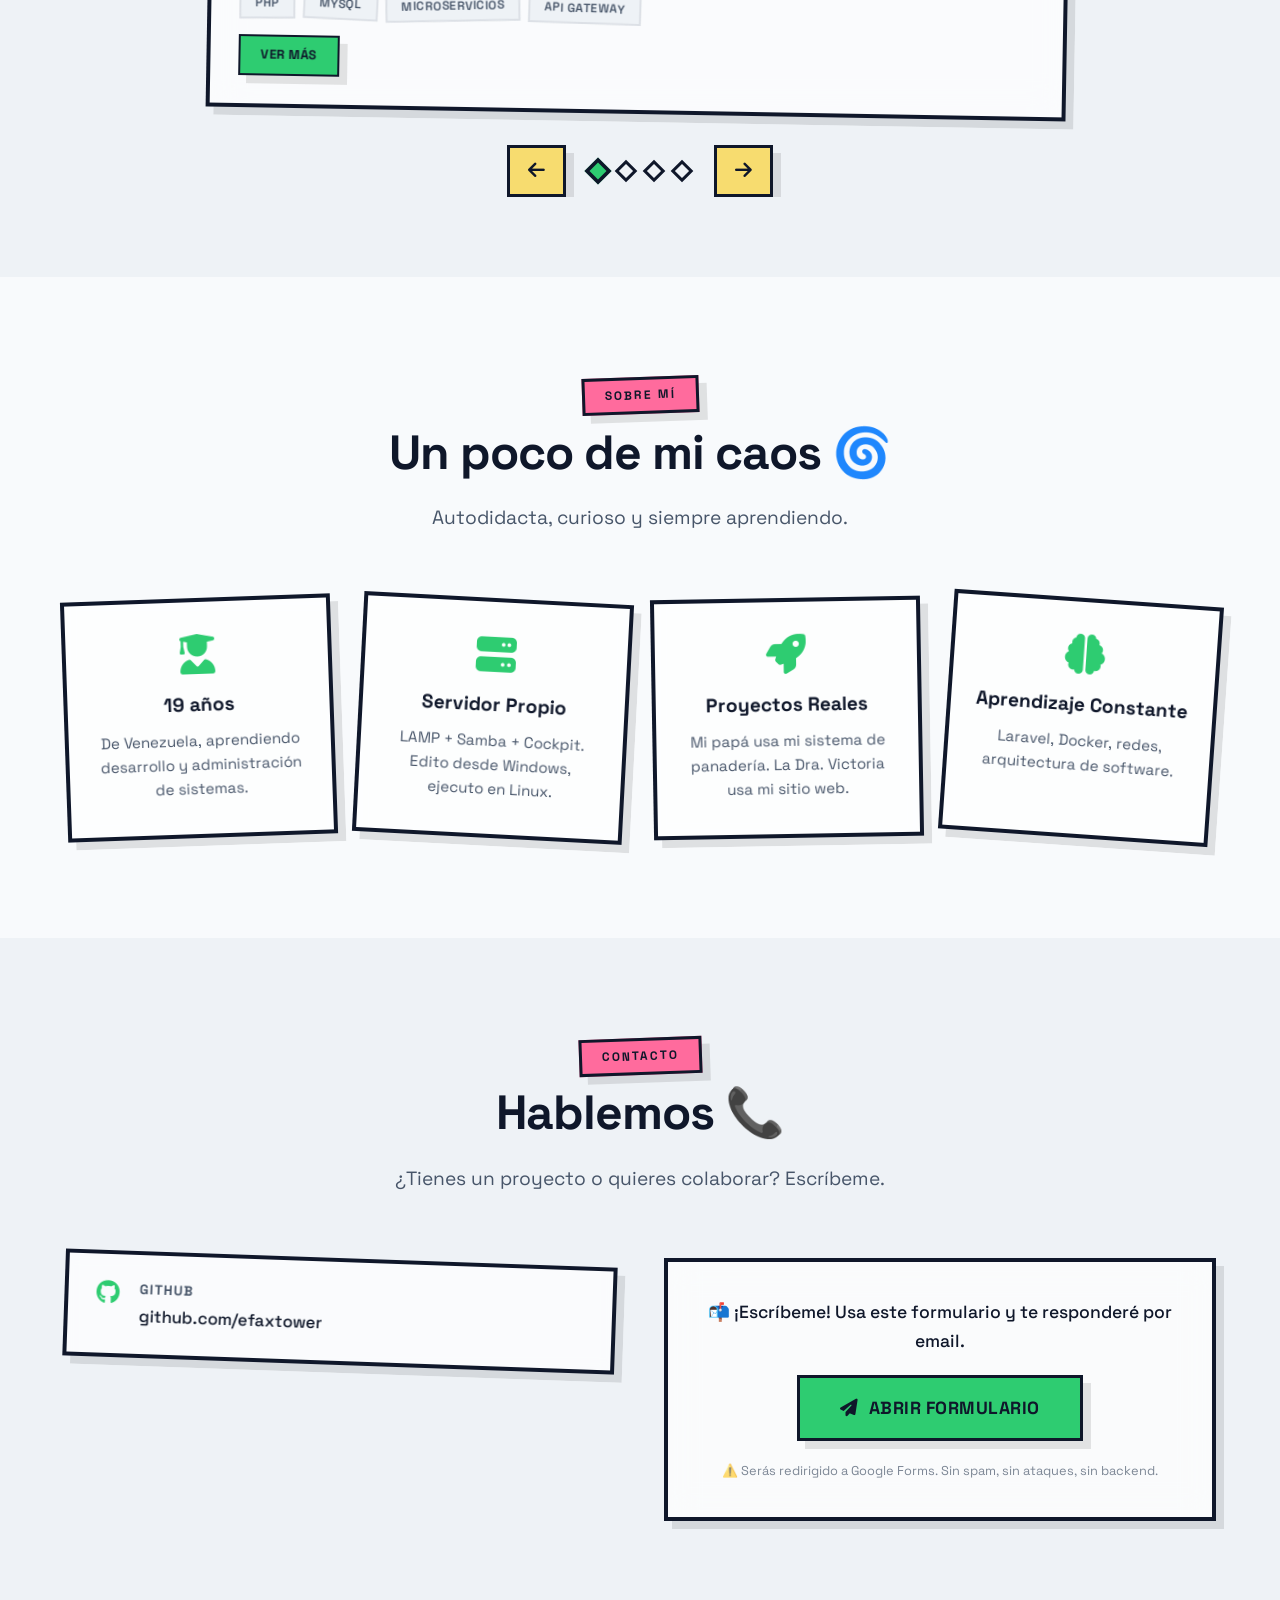
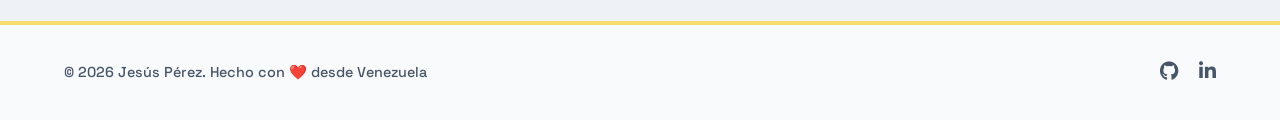
==== commit 48afef3f: "Update index.html" ====
--- a/index.html
+++ b/index.html
@@ -45,7 +45,7 @@
                     <span class="badge dada-badge">🚀 ¡Hola! Soy</span>
                     <h1 class="dada-title">Jesús Pérez</h1>
                     <h2 class="dada-subtitle">Desarrollador Web & Aprendiz de Infraestructura</h2>
-                    <p class="dada-text">De Venezuela, 18 años. Construyo sistemas que resuelven problemas reales.</p>
+                    <p class="dada-text">De Venezuela, 19 años. Construyo sistemas que resuelven problemas reales.</p>
                     <div class="hero-buttons">
                         <a href="proyectos.html" class="btn btn-primary dada-btn-primary">
                             <i class="fas fa-code"></i> Ver Proyectos
@@ -189,7 +189,7 @@
             <div class="sobre-mi-grid dada-grid">
                 <div class="sobre-mi-card dada-card" style="transform: rotate(-2deg);">
                     <i class="fas fa-user-graduate"></i>
-                    <h3>18 años</h3>
+                    <h3>19 años</h3>
                     <p>De Venezuela, aprendiendo desarrollo y administración de sistemas.</p>
                 </div>
                 <div class="sobre-mi-card dada-card" style="transform: rotate(3deg);">
@@ -256,4 +256,4 @@
 
     <script src="js/main.js"></script>
 </body>
-</html>+</html>
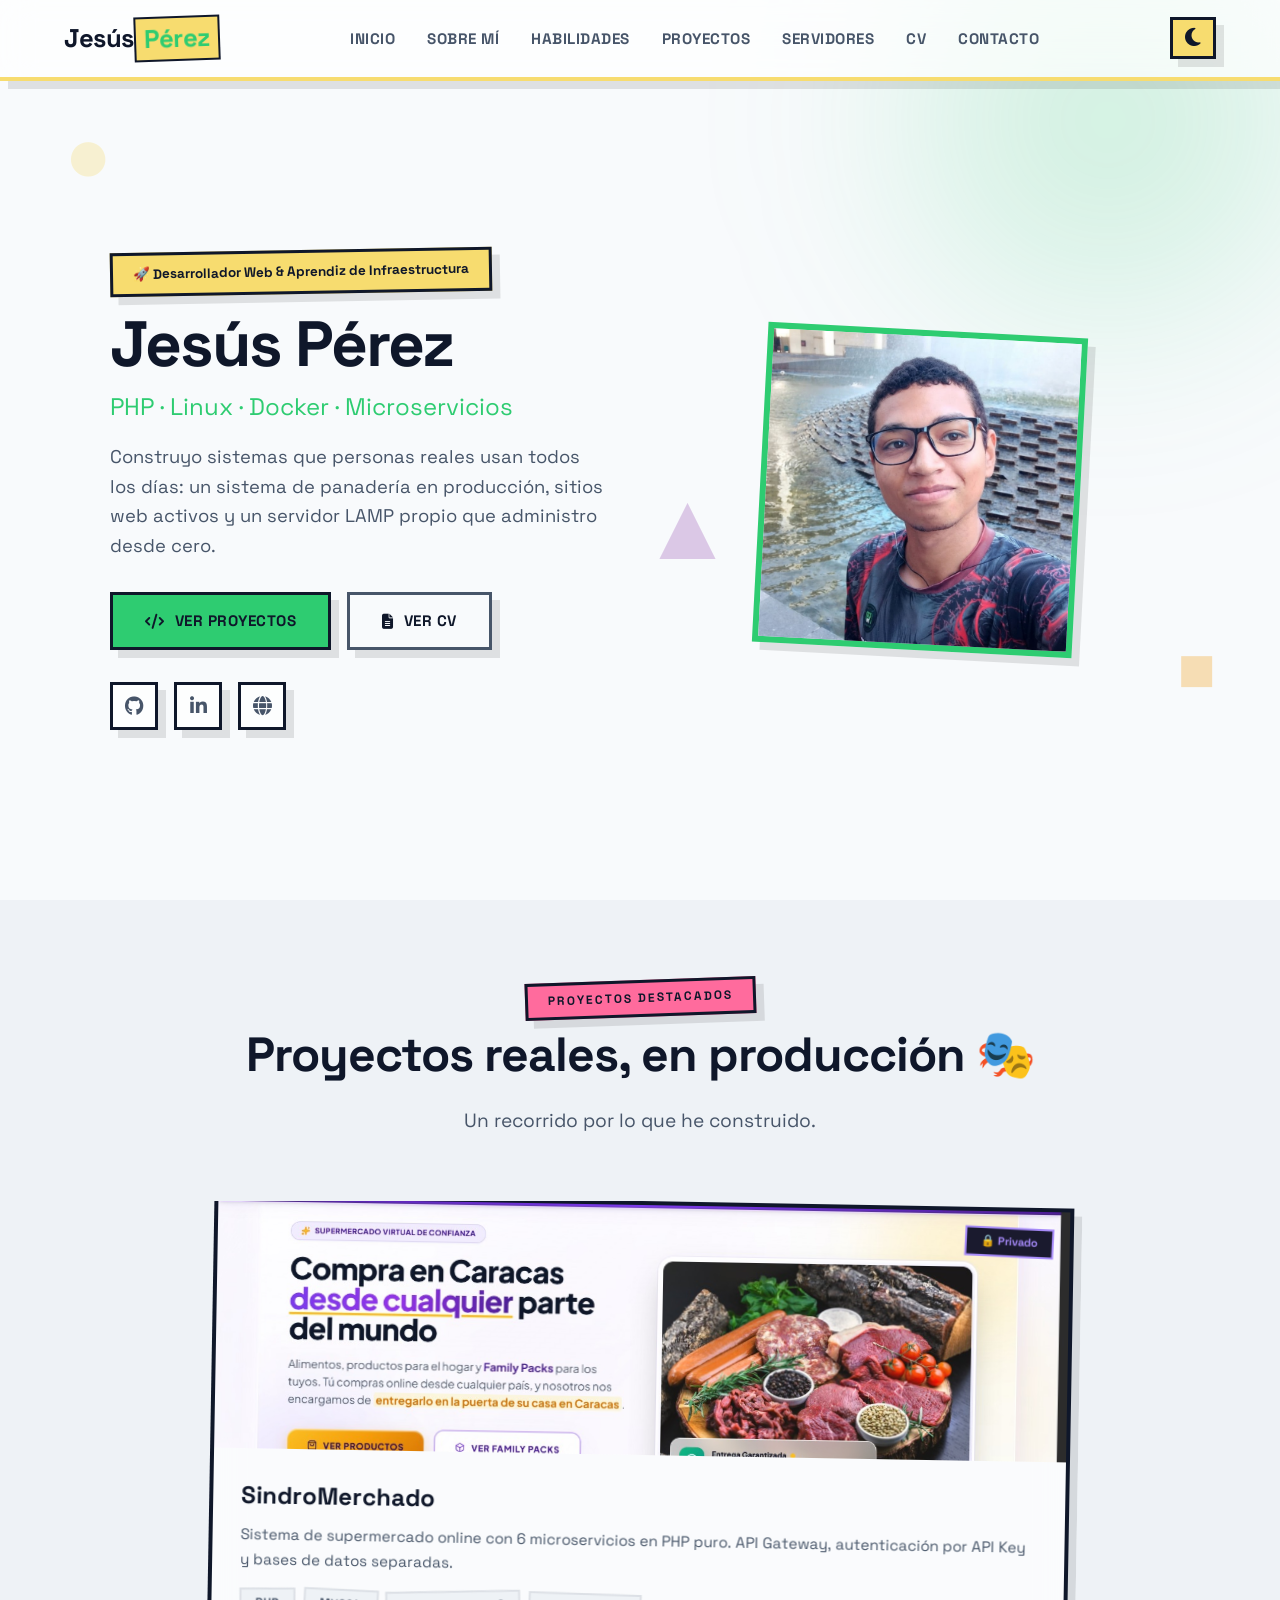
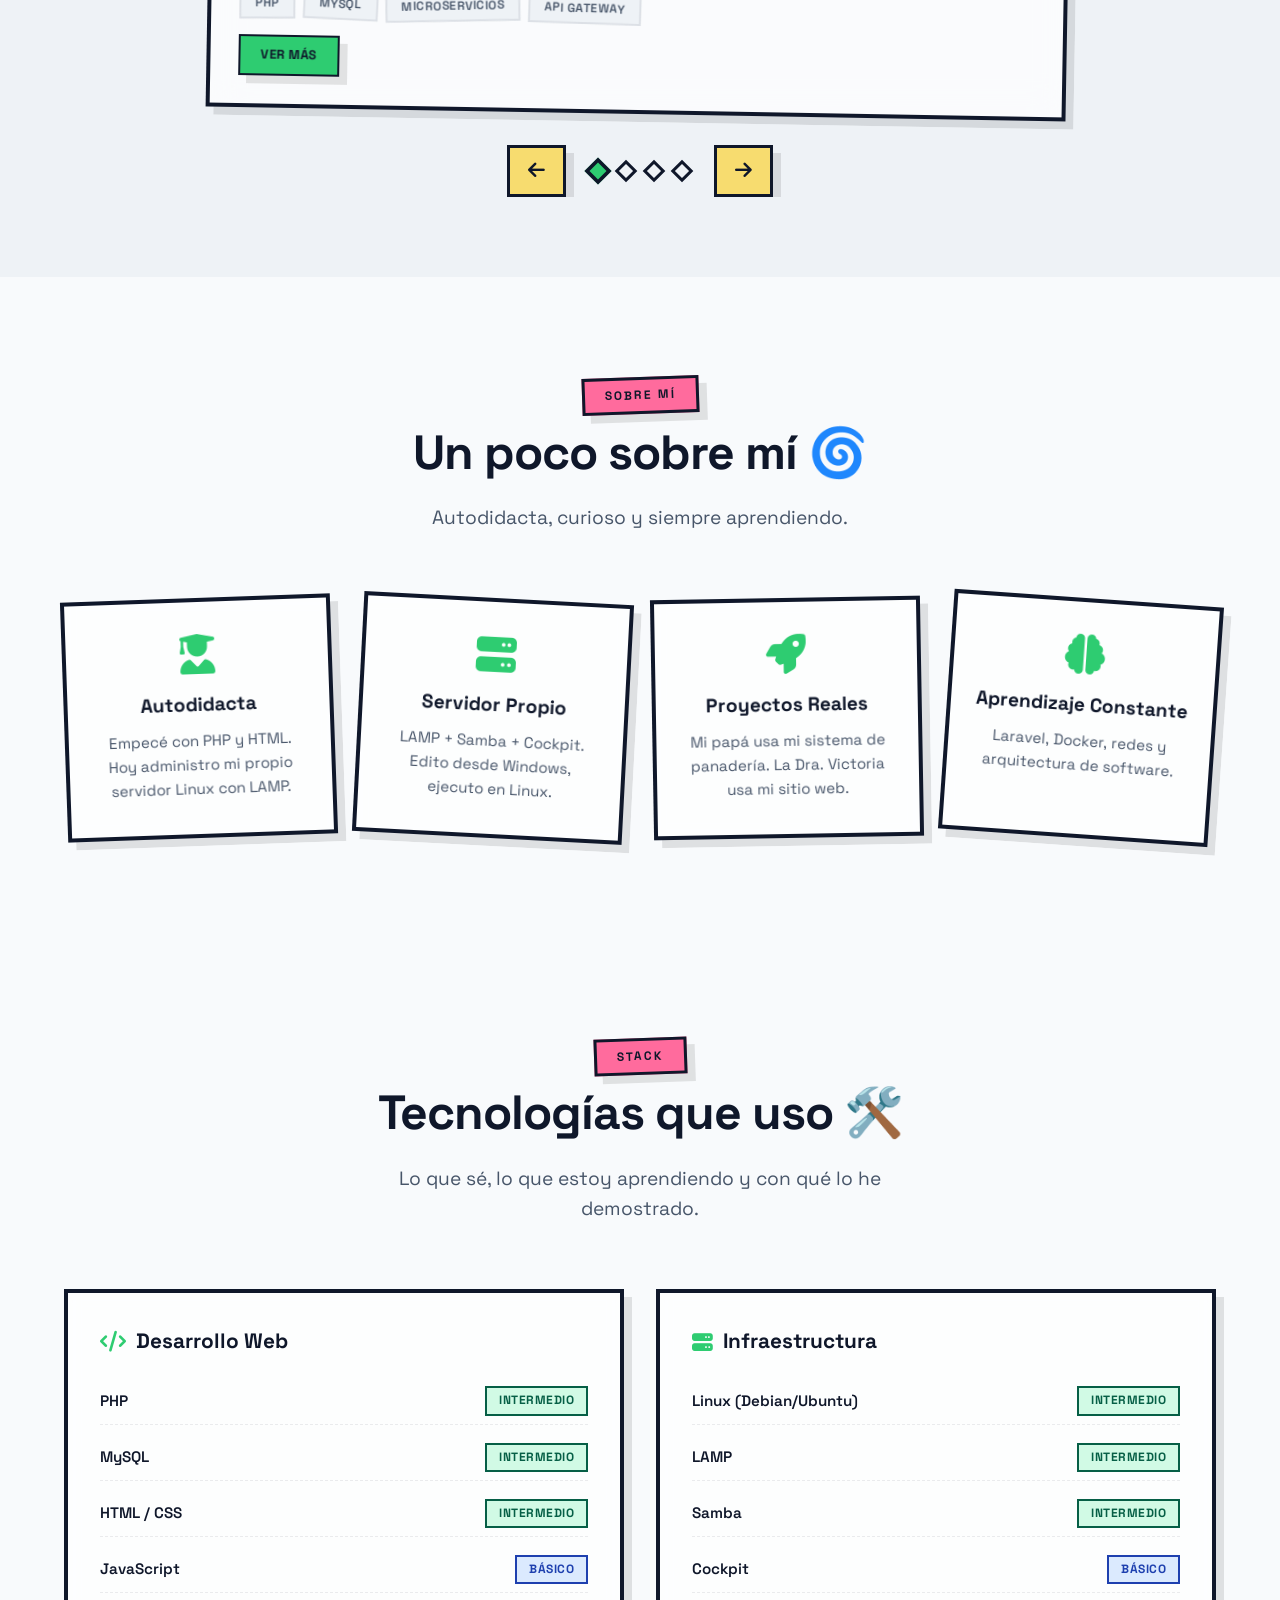
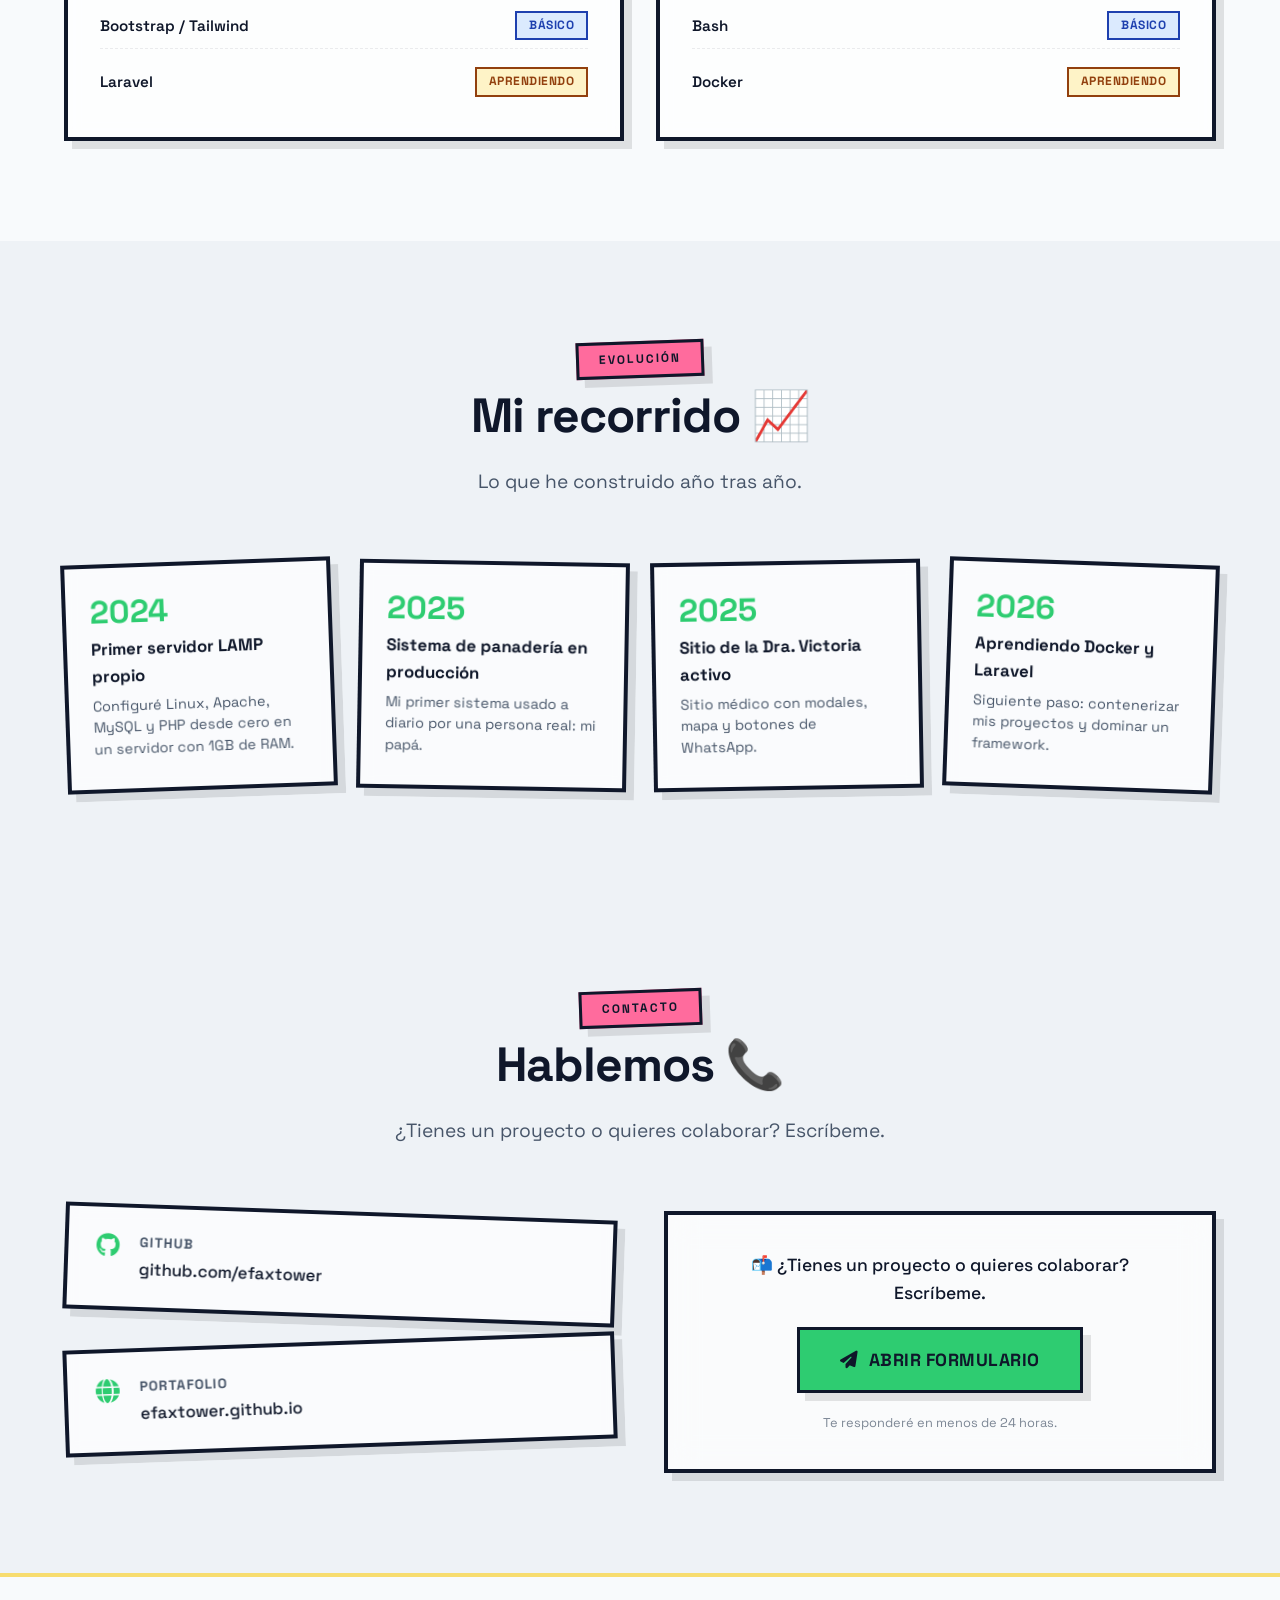
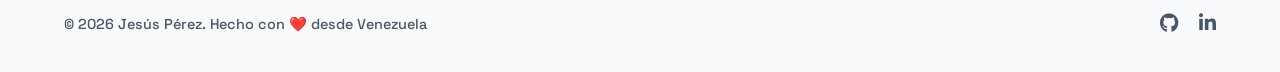
==== commit 480a9897: "Add files via upload" ====
--- a/index.html
+++ b/index.html
@@ -3,94 +3,112 @@
 <head>
     <meta charset="UTF-8" />
     <meta name="viewport" content="width=device-width, initial-scale=1.0" />
-    <title>Jesús Pérez | Portafolio Dadá</title>
+    <title>Jesús Pérez | Desarrollador Web & Infraestructura</title>
+
+    <!-- SEO -->
+    <meta name="description" content="Portafolio de Jesús Pérez — Desarrollador Web y aprendiz de infraestructura. Proyectos reales en producción con PHP, Linux y Docker.">
+    <meta name="author" content="Jesús Pérez">
+    <meta name="keywords" content="Jesús Pérez, desarrollador web, PHP, Linux, Docker, Venezuela, portafolio">
+
+    <!-- Open Graph -->
+    <meta property="og:title" content="Jesús Pérez | Desarrollador Web & Infraestructura">
+    <meta property="og:description" content="Construyo sistemas que resuelven problemas reales. PHP, MySQL, Linux, Docker.">
+    <meta property="og:image" content="https://efaxtower.github.io/jp_dada_portafolio/images/perfil.jpg">
+    <meta property="og:url" content="https://efaxtower.github.io/jp_dada_portafolio/">
+    <meta property="og:type" content="website">
+    <meta name="twitter:card" content="summary_large_image">
+
+    <!-- Favicon -->
+    <link rel="icon" type="image/svg+xml" href="data:image/svg+xml,%3Csvg xmlns='http://www.w3.org/2000/svg' viewBox='0 0 100 100'%3E%3Ctext y='.9em' font-size='90'%3E🚀%3C/text%3E%3C/svg%3E">
+
     <!-- Google Fonts -->
     <link rel="preconnect" href="https://fonts.googleapis.com">
     <link rel="preconnect" href="https://fonts.gstatic.com" crossorigin>
     <link href="https://fonts.googleapis.com/css2?family=Space+Grotesk:wght@300;400;500;600;700&display=swap" rel="stylesheet">
-    <!-- Font Awesome 6 -->
     <link rel="stylesheet" href="https://cdnjs.cloudflare.com/ajax/libs/font-awesome/6.5.0/css/all.min.css" />
-    <!-- Animate.css -->
     <link rel="stylesheet" href="https://cdnjs.cloudflare.com/ajax/libs/animate.css/4.1.1/animate.min.css" />
-    <!-- Estilos Principales -->
     <link rel="stylesheet" href="css/style.css" />
 </head>
 <body>
 
-    <!-- ═══════════════════ NAVBAR (Dadá) ═══════════════════ -->
+    <!-- NAVBAR -->
     <nav class="navbar dada-nav">
         <div class="container">
             <a href="index.html" class="logo dada-logo">Jesús<span>Pérez</span></a>
             <ul class="nav-links">
                 <li><a href="index.html">Inicio</a></li>
                 <li><a href="#sobre-mi">Sobre Mí</a></li>
+                <li><a href="#habilidades">Habilidades</a></li>
                 <li><a href="proyectos.html">Proyectos</a></li>
                 <li><a href="servidores.html">Servidores</a></li>
+                <li><a href="cv.html">CV</a></li>
                 <li><a href="#contacto">Contacto</a></li>
             </ul>
-            <button id="theme-toggle" class="theme-toggle dada-btn">
+            <button id="theme-toggle" class="theme-toggle dada-btn" aria-label="Cambiar tema">
                 <i class="fas fa-moon"></i>
             </button>
-            <div class="hamburger dada-hamburger">
+            <div class="hamburger dada-hamburger" aria-label="Abrir menú">
                 <span></span><span></span><span></span>
             </div>
         </div>
     </nav>
 
-    <!-- ═══════════════════ HERO (Dadá) ═══════════════════ -->
+    <!-- HERO -->
     <section id="inicio" class="hero dada-hero">
         <div class="container">
             <div class="hero-content dada-grid">
                 <div class="hero-text animate__animated animate__fadeInUp">
-                    <span class="badge dada-badge">🚀 ¡Hola! Soy</span>
+                    <span class="badge dada-badge">🚀 Desarrollador Web & Aprendiz de Infraestructura</span>
                     <h1 class="dada-title">Jesús Pérez</h1>
-                    <h2 class="dada-subtitle">Desarrollador Web & Aprendiz de Infraestructura</h2>
-                    <p class="dada-text">De Venezuela, 19 años. Construyo sistemas que resuelven problemas reales.</p>
+                    <h2 class="dada-subtitle">PHP · Linux · Docker · Microservicios</h2>
+                    <p class="dada-text">
+                        Construyo sistemas que personas reales usan todos los días: 
+                        un sistema de panadería en producción, sitios web activos 
+                        y un servidor LAMP propio que administro desde cero.
+                    </p>
                     <div class="hero-buttons">
                         <a href="proyectos.html" class="btn btn-primary dada-btn-primary">
                             <i class="fas fa-code"></i> Ver Proyectos
                         </a>
-                        <a href="#contacto" class="btn btn-secondary dada-btn-secondary">
-                            <i class="fas fa-envelope"></i> Contactarme
+                        <a href="cv.html" class="btn btn-secondary dada-btn-secondary">
+                            <i class="fas fa-file-alt"></i> Ver CV
                         </a>
                     </div>
                     <div class="hero-social">
-                        <a href="https://github.com/efaxtower" target="_blank" class="social-icon dada-icon"><i class="fab fa-github"></i></a>
-                     
-                        <a href="https://linkedin.com/in/tuusuario" target="_blank" class="social-icon dada-icon"><i class="fab fa-linkedin-in"></i></a>
-                        <a href="https://dravictoriap.com" target="_blank" class="social-icon dada-icon"><i class="fas fa-globe"></i></a>
+                        <a href="https://github.com/efaxtower" target="_blank" rel="noopener" class="social-icon dada-icon" aria-label="GitHub"><i class="fab fa-github"></i></a>
+                        <a href="https://www.linkedin.com/in/jes%C3%BAs-p%C3%A9rez-084424435/" target="_blank" rel="noopener" class="social-icon dada-icon" aria-label="LinkedIn"><i class="fab fa-linkedin-in"></i></a>
+                        <a href="https://dravictoriap.com" target="_blank" rel="noopener" class="social-icon dada-icon" aria-label="Sitio Dra. Victoria"><i class="fas fa-globe"></i></a>
                     </div>
                 </div>
                 <div class="hero-image animate__animated animate__zoomIn">
                     <div class="profile-circle dada-circle">
-                        <img src="images/perfil.jpg" alt="Jesús Pérez" />
+                        <img src="images/perfil.jpg" alt="Jesús Pérez" loading="eager" />
                     </div>
                 </div>
             </div>
         </div>
         <div class="hero-bg-blur dada-blur"></div>
-        <!-- Elementos Dadá decorativos -->
         <div class="dada-deco deco-1">●</div>
         <div class="dada-deco deco-2">■</div>
         <div class="dada-deco deco-3">▲</div>
     </section>
 
-    <!-- ═══════════════════ CARRUSEL DADÁ DE PROYECTOS ═══════════════════ -->
+    <!-- CARRUSEL -->
     <section id="carrusel" class="carrusel-dada">
         <div class="container">
             <div class="section-header dada-header">
                 <span class="section-tag">Proyectos Destacados</span>
-                <h2>Mis Creaciones <span class="dada-emoji">🎭</span></h2>
-                <p>Un vistazo caótico a lo que he construido</p>
+                <h2>Proyectos reales, en producción <span class="dada-emoji">🎭</span></h2>
+                <p>Un recorrido por lo que he construido.</p>
             </div>
 
             <div class="carrusel-container">
                 <div class="carrusel-track" id="carruselTrack">
-                    <!-- Slide 1: SindroMerchado -->
+                    <!-- Slide 1 -->
                     <div class="carrusel-slide">
                         <div class="carrusel-card dada-card">
                             <div class="carrusel-img">
-                                <img src="images/sindromerchado.png" alt="SindroMerchado" />
+                                <img src="images/sindromerchado.png" alt="SindroMerchado" loading="lazy" />
                                 <span class="badge-privado">🔒 Privado</span>
                             </div>
                             <div class="carrusel-info">
@@ -104,16 +122,16 @@
                         </div>
                     </div>
 
-                    <!-- Slide 2: Panadería -->
+                    <!-- Slide 2 -->
                     <div class="carrusel-slide">
                         <div class="carrusel-card dada-card">
                             <div class="carrusel-img">
-                                <img src="images/panaderia.png" alt="Sistema Panadería" />
+                                <img src="images/panaderia.png" alt="Sistema Panadería" loading="lazy" />
                                 <span class="badge-produccion">✅ En Producción</span>
                             </div>
                             <div class="carrusel-info">
                                 <h3>Sistema de Panadería</h3>
-                                <p>CRUD que mi papá usa para calcular costos, ganancias y precios de venta. En uso real todos los días.</p>
+                                <p>CRUD que mi papá usa a diario para calcular costos, ganancias y precios de venta. En uso real todos los días.</p>
                                 <div class="carrusel-tags">
                                     <span>PHP</span><span>MySQL</span><span>CRUD</span>
                                 </div>
@@ -122,11 +140,11 @@
                         </div>
                     </div>
 
-                    <!-- Slide 3: Beep Jesus Pro -->
+                    <!-- Slide 3 -->
                     <div class="carrusel-slide">
                         <div class="carrusel-card dada-card">
                             <div class="carrusel-img">
-                                <img src="images/beep-jesus.png" alt="Beep Jesus Pro" />
+                                <img src="images/beep-jesus.png" alt="Beep Jesus Pro" loading="lazy" />
                                 <span class="badge-publico">🌐 Público</span>
                             </div>
                             <div class="carrusel-info">
@@ -140,11 +158,11 @@
                         </div>
                     </div>
 
-                    <!-- Slide 4: Dra. Victoria -->
+                    <!-- Slide 4 -->
                     <div class="carrusel-slide">
                         <div class="carrusel-card dada-card">
                             <div class="carrusel-img">
-                                <img src="images/dra-victoria.png" alt="Dra. Victoria" />
+                                <img src="images/dra-victoria.png" alt="Dra. Victoria" loading="lazy" />
                                 <span class="badge-produccion">✅ En Producción</span>
                             </div>
                             <div class="carrusel-info">
@@ -159,9 +177,8 @@
                     </div>
                 </div>
 
-                <!-- Controles del Carrusel (Dadá) -->
                 <div class="carrusel-controls">
-                    <button id="prevSlide" class="carrusel-btn dada-btn-control">
+                    <button id="prevSlide" class="carrusel-btn dada-btn-control" aria-label="Anterior">
                         <i class="fas fa-arrow-left"></i>
                     </button>
                     <div class="carrusel-dots" id="carruselDots">
@@ -170,7 +187,7 @@
                         <span class="dot" data-index="2"></span>
                         <span class="dot" data-index="3"></span>
                     </div>
-                    <button id="nextSlide" class="carrusel-btn dada-btn-control">
+                    <button id="nextSlide" class="carrusel-btn dada-btn-control" aria-label="Siguiente">
                         <i class="fas fa-arrow-right"></i>
                     </button>
                 </div>
@@ -178,19 +195,19 @@
         </div>
     </section>
 
-    <!-- ═══════════════════ SOBRE MÍ (Dadá) ═══════════════════ -->
+    <!-- SOBRE MÍ -->
     <section id="sobre-mi" class="sobre-mi dada-section">
         <div class="container">
             <div class="section-header dada-header">
                 <span class="section-tag">Sobre Mí</span>
-                <h2>Un poco de mi caos <span class="dada-emoji">🌀</span></h2>
+                <h2>Un poco sobre mí <span class="dada-emoji">🌀</span></h2>
                 <p>Autodidacta, curioso y siempre aprendiendo.</p>
             </div>
             <div class="sobre-mi-grid dada-grid">
                 <div class="sobre-mi-card dada-card" style="transform: rotate(-2deg);">
                     <i class="fas fa-user-graduate"></i>
-                    <h3>19 años</h3>
-                    <p>De Venezuela, aprendiendo desarrollo y administración de sistemas.</p>
+                    <h3>Autodidacta</h3>
+                    <p>Empecé con PHP y HTML. Hoy administro mi propio servidor Linux con LAMP.</p>
                 </div>
                 <div class="sobre-mi-card dada-card" style="transform: rotate(3deg);">
                     <i class="fas fa-server"></i>
@@ -205,13 +222,91 @@
                 <div class="sobre-mi-card dada-card" style="transform: rotate(4deg);">
                     <i class="fas fa-brain"></i>
                     <h3>Aprendizaje Constante</h3>
-                    <p>Laravel, Docker, redes, arquitectura de software.</p>
-                </div>
-            </div>
-        </div>
-    </section>
-
-    <!-- ═══════════════════ CONTACTO ═══════════════════ -->
+                    <p>Laravel, Docker, redes y arquitectura de software.</p>
+                </div>
+            </div>
+        </div>
+    </section>
+
+    <!-- HABILIDADES -->
+    <section id="habilidades" class="habilidades dada-section">
+        <div class="container">
+            <div class="section-header dada-header">
+                <span class="section-tag">Stack</span>
+                <h2>Tecnologías que uso <span class="dada-emoji">🛠️</span></h2>
+                <p>Lo que sé, lo que estoy aprendiendo y con qué lo he demostrado.</p>
+            </div>
+
+            <div class="skills-grid">
+                <div class="skills-block dada-card">
+                    <h3><i class="fas fa-code"></i> Desarrollo Web</h3>
+                    <ul class="skills-list">
+                        <li><span class="skill-name">PHP</span><span class="skill-level nivel-intermedio">Intermedio</span></li>
+                        <li><span class="skill-name">MySQL</span><span class="skill-level nivel-intermedio">Intermedio</span></li>
+                        <li><span class="skill-name">HTML / CSS</span><span class="skill-level nivel-intermedio">Intermedio</span></li>
+                        <li><span class="skill-name">JavaScript</span><span class="skill-level nivel-basico">Básico</span></li>
+                        <li><span class="skill-name">Bootstrap / Tailwind</span><span class="skill-level nivel-basico">Básico</span></li>
+                        <li><span class="skill-name">Laravel</span><span class="skill-level nivel-aprendiendo">Aprendiendo</span></li>
+                    </ul>
+                </div>
+
+                <div class="skills-block dada-card">
+                    <h3><i class="fas fa-server"></i> Infraestructura</h3>
+                    <ul class="skills-list">
+                        <li><span class="skill-name">Linux (Debian/Ubuntu)</span><span class="skill-level nivel-intermedio">Intermedio</span></li>
+                        <li><span class="skill-name">LAMP</span><span class="skill-level nivel-intermedio">Intermedio</span></li>
+                        <li><span class="skill-name">Samba</span><span class="skill-level nivel-intermedio">Intermedio</span></li>
+                        <li><span class="skill-name">Cockpit</span><span class="skill-level nivel-basico">Básico</span></li>
+                        <li><span class="skill-name">Bash</span><span class="skill-level nivel-basico">Básico</span></li>
+                        <li><span class="skill-name">Docker</span><span class="skill-level nivel-aprendiendo">Aprendiendo</span></li>
+                    </ul>
+                </div>
+            </div>
+        </div>
+    </section>
+
+    <!-- TIMELINE -->
+    <section id="timeline" class="timeline dada-section">
+        <div class="container">
+            <div class="section-header dada-header">
+                <span class="section-tag">Evolución</span>
+                <h2>Mi recorrido <span class="dada-emoji">📈</span></h2>
+                <p>Lo que he construido año tras año.</p>
+            </div>
+            <div class="timeline-grid">
+                <div class="timeline-item dada-card">
+                    <div class="timeline-year">2024</div>
+                    <div class="timeline-content">
+                        <h4>Primer servidor LAMP propio</h4>
+                        <p>Configuré Linux, Apache, MySQL y PHP desde cero en un servidor con 1GB de RAM.</p>
+                    </div>
+                </div>
+                <div class="timeline-item dada-card">
+                    <div class="timeline-year">2025</div>
+                    <div class="timeline-content">
+                        <h4>Sistema de panadería en producción</h4>
+                        <p>Mi primer sistema usado a diario por una persona real: mi papá.</p>
+                    </div>
+                </div>
+                <div class="timeline-item dada-card">
+                    <div class="timeline-year">2025</div>
+                    <div class="timeline-content">
+                        <h4>Sitio de la Dra. Victoria activo</h4>
+                        <p>Sitio médico con modales, mapa y botones de WhatsApp.</p>
+                    </div>
+                </div>
+                <div class="timeline-item dada-card">
+                    <div class="timeline-year">2026</div>
+                    <div class="timeline-content">
+                        <h4>Aprendiendo Docker y Laravel</h4>
+                        <p>Siguiente paso: contenerizar mis proyectos y dominar un framework.</p>
+                    </div>
+                </div>
+            </div>
+        </div>
+    </section>
+
+    <!-- CONTACTO -->
     <section id="contacto" class="contacto dada-section">
         <div class="container">
             <div class="section-header dada-header">
@@ -225,35 +320,42 @@
                         <i class="fab fa-github"></i>
                         <div>
                             <h4>GitHub</h4>
-                            <a href="https://github.com/tuusuario" target="_blank">github.com/efaxtower</a>
-                        </div>
-                    </div>
-                </div>
-                <!-- Formulario que redirige a Google Forms -->
-<div class="contacto-form-wrapper">
-    <p class="form-invite">📬 ¡Escríbeme! Usa este formulario y te responderé por email.</p>
-    <a href="https://forms.gle/QAihPT8mAGCK59KF9" 
-       target="_blank" 
-       class="btn btn-primary">
-        <i class="fas fa-paper-plane"></i> Abrir Formulario
-    </a>
-    <p class="form-note">⚠️ Serás redirigido a Google Forms. Sin spam, sin ataques, sin backend.</p>
-</div>
-            </div>
-        </div>
-    </section>
-
-    <!-- ═══════════════════ FOOTER ═══════════════════ -->
+                            <a href="https://github.com/efaxtower" target="_blank" rel="noopener">github.com/efaxtower</a>
+                        </div>
+                    </div>
+                    <div class="contacto-item dada-card" style="transform: rotate(-2deg);">
+                        <i class="fas fa-globe"></i>
+                        <div>
+                            <h4>Portafolio</h4>
+                            <a href="https://efaxtower.github.io/jp_dada_portafolio/" target="_blank" rel="noopener">efaxtower.github.io</a>
+                        </div>
+                    </div>
+                </div>
+                <div class="contacto-form-wrapper">
+                    <p class="form-invite">📬 ¿Tienes un proyecto o quieres colaborar? Escríbeme.</p>
+                    <a href="https://docs.google.com/forms/d/e/1FAIpQLScP9s0geYOLbG06JayIZnoWJstjzJBArVTUjE68pEnYJuo_TQ/viewform?usp=send_form"
+                       target="_blank"
+                       rel="noopener"
+                       class="btn btn-primary">
+                        <i class="fas fa-paper-plane"></i> Abrir formulario
+                    </a>
+                    <p class="form-note">Te responderé en menos de 24 horas.</p>
+                </div>
+            </div>
+        </div>
+    </section>
+
+    <!-- FOOTER -->
     <footer class="footer dada-footer">
         <div class="container">
             <p>&copy; 2026 Jesús Pérez. Hecho con ❤️ desde Venezuela</p>
             <div class="footer-social">
-                <a href="https://github.com/efaxtower" target="_blank"><i class="fab fa-github"></i></a>
-                <a href="https://linkedin.com/in/tuusuario" target="_blank"><i class="fab fa-linkedin-in"></i></a>
+                <a href="https://github.com/efaxtower" target="_blank" rel="noopener" aria-label="GitHub"><i class="fab fa-github"></i></a>
+                <a href="https://www.linkedin.com/in/jes%C3%BAs-p%C3%A9rez-084424435/" target="_blank" rel="noopener" aria-label="LinkedIn"><i class="fab fa-linkedin-in"></i></a>
             </div>
         </div>
     </footer>
 
     <script src="js/main.js"></script>
 </body>
-</html>
+</html>
--- a/css/style.css
+++ b/css/style.css
@@ -1318,4 +1318,272 @@
     transform: translate(-4px, -4px);
     box-shadow: var(--shadow-dada-hover);
     background: var(--accent-dark);
+}
+
+/* ════════════════════════════════════════════════
+   SECCIÓN HABILIDADES (NUEVA)
+   ════════════════════════════════════════════════ */
+
+.habilidades {
+    padding: 100px 0;
+    background: var(--bg-primary);
+}
+
+.skills-grid {
+    display: grid;
+    grid-template-columns: repeat(2, 1fr);
+    gap: 32px;
+}
+
+.skills-block {
+    padding: 32px;
+    background: var(--bg-card);
+    backdrop-filter: blur(8px);
+    border: 4px solid #0f172a;
+    box-shadow: var(--shadow-dada);
+}
+
+.skills-block h3 {
+    font-size: 1.3rem;
+    margin-bottom: 20px;
+    display: flex;
+    align-items: center;
+    gap: 10px;
+}
+
+.skills-block h3 i {
+    color: var(--accent);
+}
+
+.skills-list {
+    list-style: none;
+    display: flex;
+    flex-direction: column;
+    gap: 10px;
+}
+
+.skills-list li {
+    display: flex;
+    justify-content: space-between;
+    align-items: center;
+    padding: 8px 0;
+    border-bottom: 1px dashed var(--border-glass);
+    font-size: 0.95rem;
+}
+
+.skills-list li:last-child {
+    border-bottom: none;
+}
+
+.skill-name {
+    font-weight: 600;
+    color: var(--text-primary);
+}
+
+.skill-level {
+    font-size: 0.75rem;
+    font-weight: 700;
+    padding: 3px 12px;
+    border: 2px solid;
+    text-transform: uppercase;
+    letter-spacing: 0.5px;
+}
+
+.nivel-intermedio {
+    background: #d1fae5;
+    color: #065f46;
+    border-color: #065f46;
+}
+
+.nivel-basico {
+    background: #dbeafe;
+    color: #1e40af;
+    border-color: #1e40af;
+}
+
+.nivel-aprendiendo {
+    background: #fef3c7;
+    color: #92400e;
+    border-color: #92400e;
+}
+
+[data-theme="dark"] .nivel-intermedio {
+    background: #064e3b;
+    color: #6ee7b7;
+    border-color: #6ee7b7;
+}
+
+[data-theme="dark"] .nivel-basico {
+    background: #1e3a5f;
+    color: #93c5fd;
+    border-color: #93c5fd;
+}
+
+[data-theme="dark"] .nivel-aprendiendo {
+    background: #78350f;
+    color: #fcd34d;
+    border-color: #fcd34d;
+}
+
+/* ════════════════════════════════════════════════
+   SECCIÓN TIMELINE (NUEVA)
+   ════════════════════════════════════════════════ */
+
+.timeline {
+    padding: 100px 0;
+    background: var(--bg-secondary);
+}
+
+.timeline-grid {
+    display: grid;
+    grid-template-columns: repeat(4, 1fr);
+    gap: 24px;
+}
+
+.timeline-item {
+    padding: 28px 24px;
+    background: var(--bg-card);
+    backdrop-filter: blur(8px);
+    border: 4px solid #0f172a;
+    box-shadow: var(--shadow-dada);
+    transition: var(--transition);
+    position: relative;
+}
+
+.timeline-item:nth-child(1) { transform: rotate(-2deg); }
+.timeline-item:nth-child(2) { transform: rotate(1deg); }
+.timeline-item:nth-child(3) { transform: rotate(-1deg); }
+.timeline-item:nth-child(4) { transform: rotate(2deg); }
+
+.timeline-item:hover {
+    transform: rotate(0deg) translateY(-8px);
+    box-shadow: var(--shadow-dada-hover);
+    border-color: var(--dada-pink);
+}
+
+.timeline-year {
+    font-size: 2rem;
+    font-weight: 800;
+    color: var(--accent);
+    margin-bottom: 8px;
+    line-height: 1;
+}
+
+.timeline-content h4 {
+    font-size: 1.05rem;
+    margin-bottom: 6px;
+    font-weight: 700;
+}
+
+.timeline-content p {
+    color: var(--text-secondary);
+    font-size: 0.9rem;
+    line-height: 1.5;
+}
+
+/* ════════════════════════════════════════════════
+   RESPONSIVE — NUEVAS SECCIONES
+   ════════════════════════════════════════════════ */
+
+@media (max-width: 992px) {
+    .skills-grid { grid-template-columns: 1fr; max-width: 600px; margin: 0 auto; }
+    .timeline-grid { grid-template-columns: repeat(2, 1fr); }
+}
+
+@media (max-width: 600px) {
+    .timeline-grid { grid-template-columns: 1fr; max-width: 500px; margin: 0 auto; }
+    .timeline-item { transform: rotate(0deg) !important; }
+    .skills-list li { font-size: 0.85rem; }
+}
+
+/* ════════════════════════════════════════════════
+   MEJORAS DE ACCESIBILIDAD
+   ════════════════════════════════════════════════ */
+
+*:focus-visible {
+    outline: 3px solid var(--dada-pink);
+    outline-offset: 2px;
+}
+
+img {
+    max-width: 100%;
+    height: auto;
+}
+
+/* Reducir animaciones si el usuario lo prefiere */
+@media (prefers-reduced-motion: reduce) {
+    *,
+    *::before,
+    *::after {
+        animation-duration: 0.01ms !important;
+        animation-iteration-count: 1 !important;
+        transition-duration: 0.01ms !important;
+    }
+}
+
+/* ════════════════════════════════════════════════
+   LIGHTBOX PARA DIAGRAMAS
+   ════════════════════════════════════════════════ */
+
+.lightbox {
+    display: none;
+    position: fixed;
+    inset: 0;
+    background: rgba(15, 23, 42, 0.94);
+    z-index: 9999;
+    justify-content: center;
+    align-items: center;
+    padding: 40px 20px;
+    cursor: zoom-out;
+    backdrop-filter: blur(8px);
+}
+
+.lightbox.active {
+    display: flex;
+    animation: fadeIn 0.3s ease;
+}
+
+.lightbox img {
+    max-width: 95%;
+    max-height: 90vh;
+    object-fit: contain;
+    border: 4px solid #0f172a;
+    box-shadow: 12px 12px 0 rgba(46, 204, 113, 0.5);
+    background: white;
+    transform: rotate(-0.5deg);
+    cursor: default;
+}
+
+.lightbox-close {
+    position: absolute;
+    top: 20px;
+    right: 30px;
+    font-size: 3rem;
+    color: white;
+    cursor: pointer;
+    line-height: 1;
+    transition: 0.2s;
+    font-weight: 300;
+}
+
+.lightbox-close:hover {
+    color: var(--dada-pink);
+    transform: rotate(90deg);
+}
+
+@keyframes fadeIn {
+    from { opacity: 0; }
+    to { opacity: 1; }
+}
+
+@media (max-width: 600px) {
+    .lightbox img {
+        max-width: 100%;
+        box-shadow: 6px 6px 0 rgba(46, 204, 113, 0.5);
+    }
+    .lightbox-close {
+        font-size: 2.2rem;
+        top: 12px;
+        right: 18px;
+    }
 }
